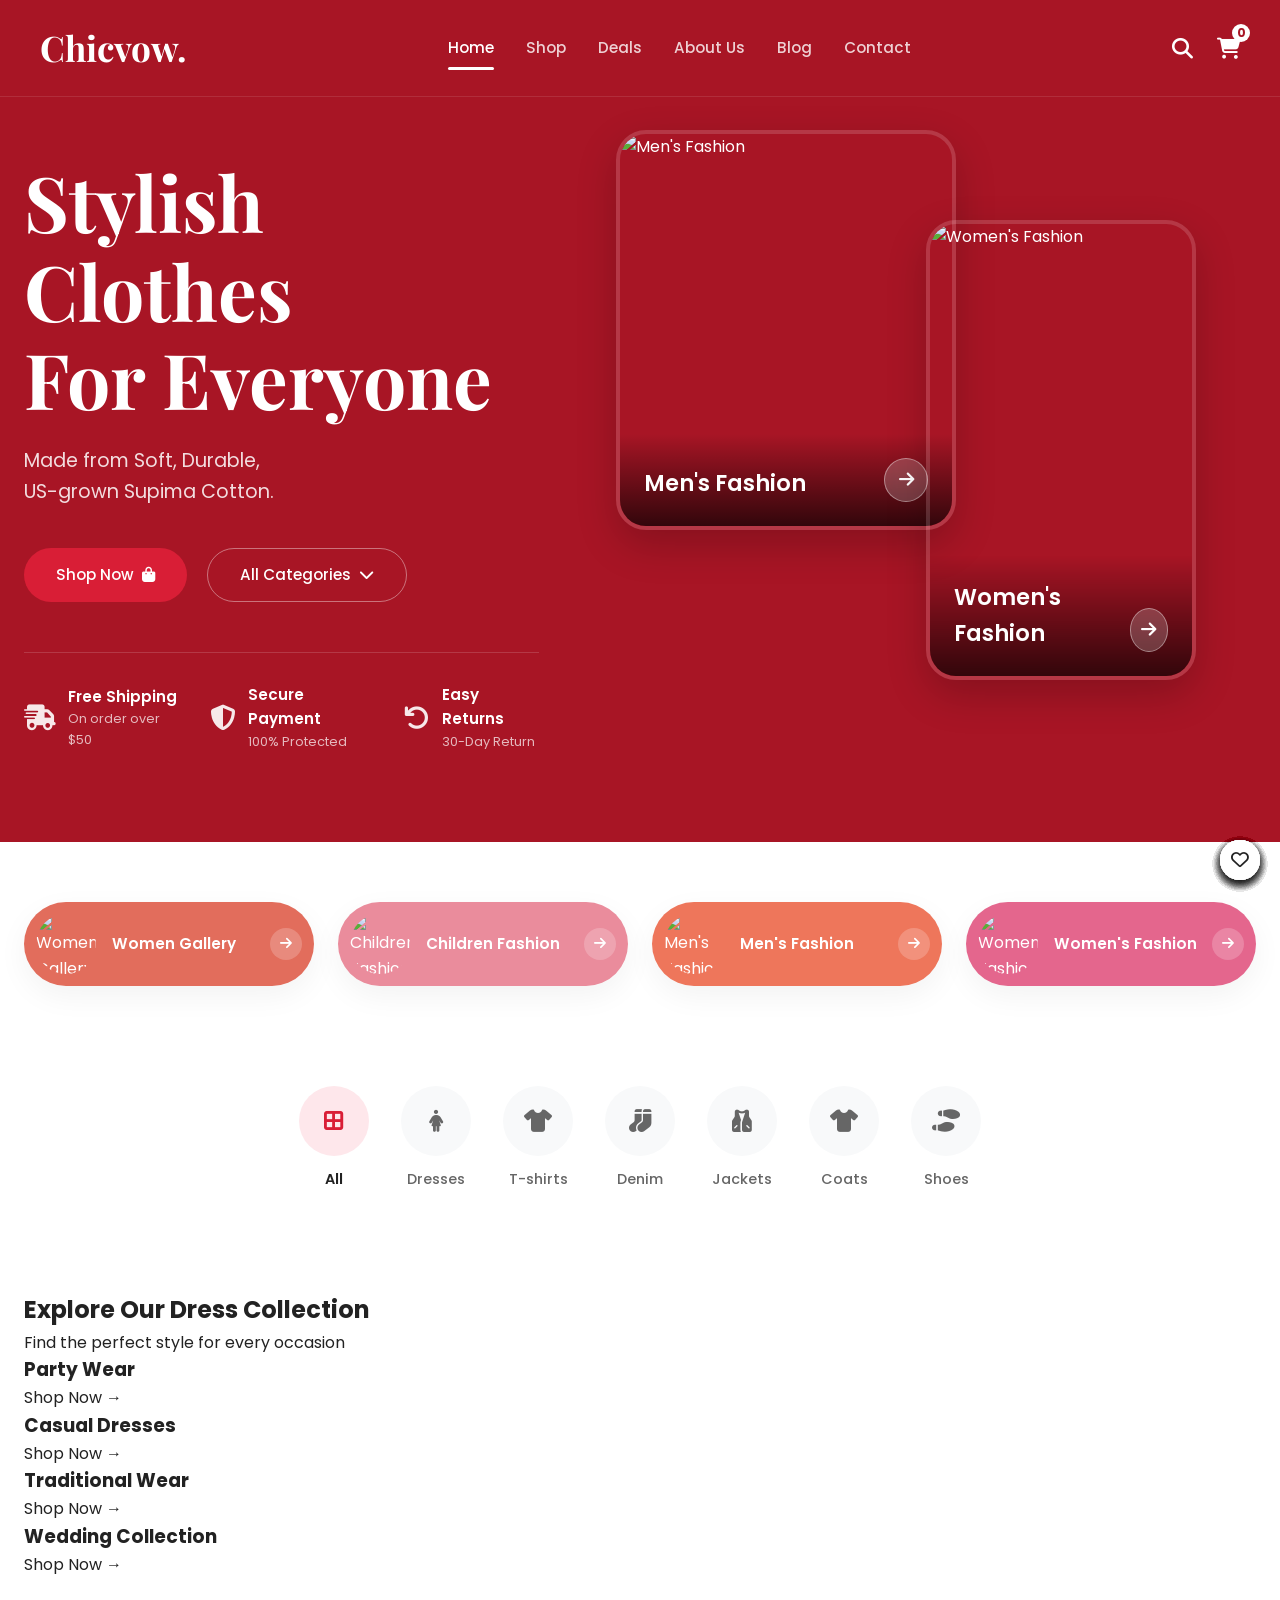
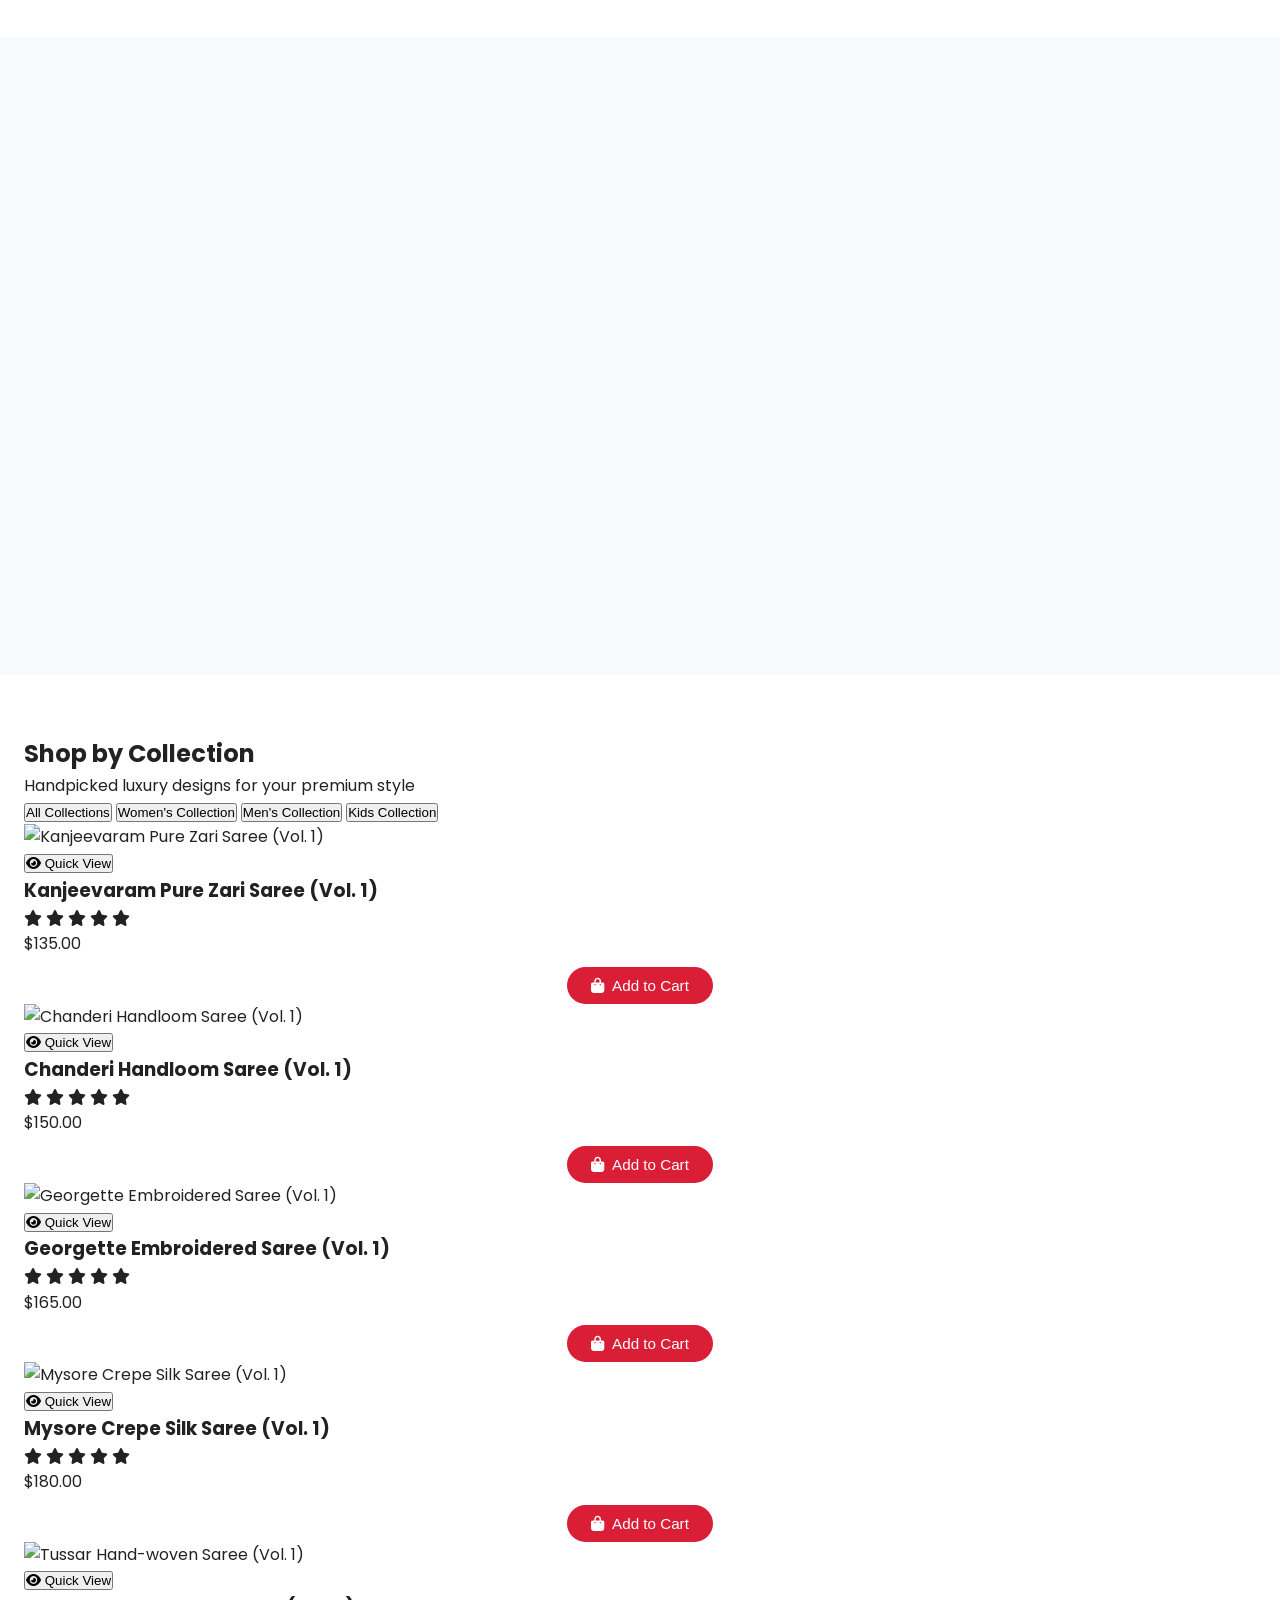
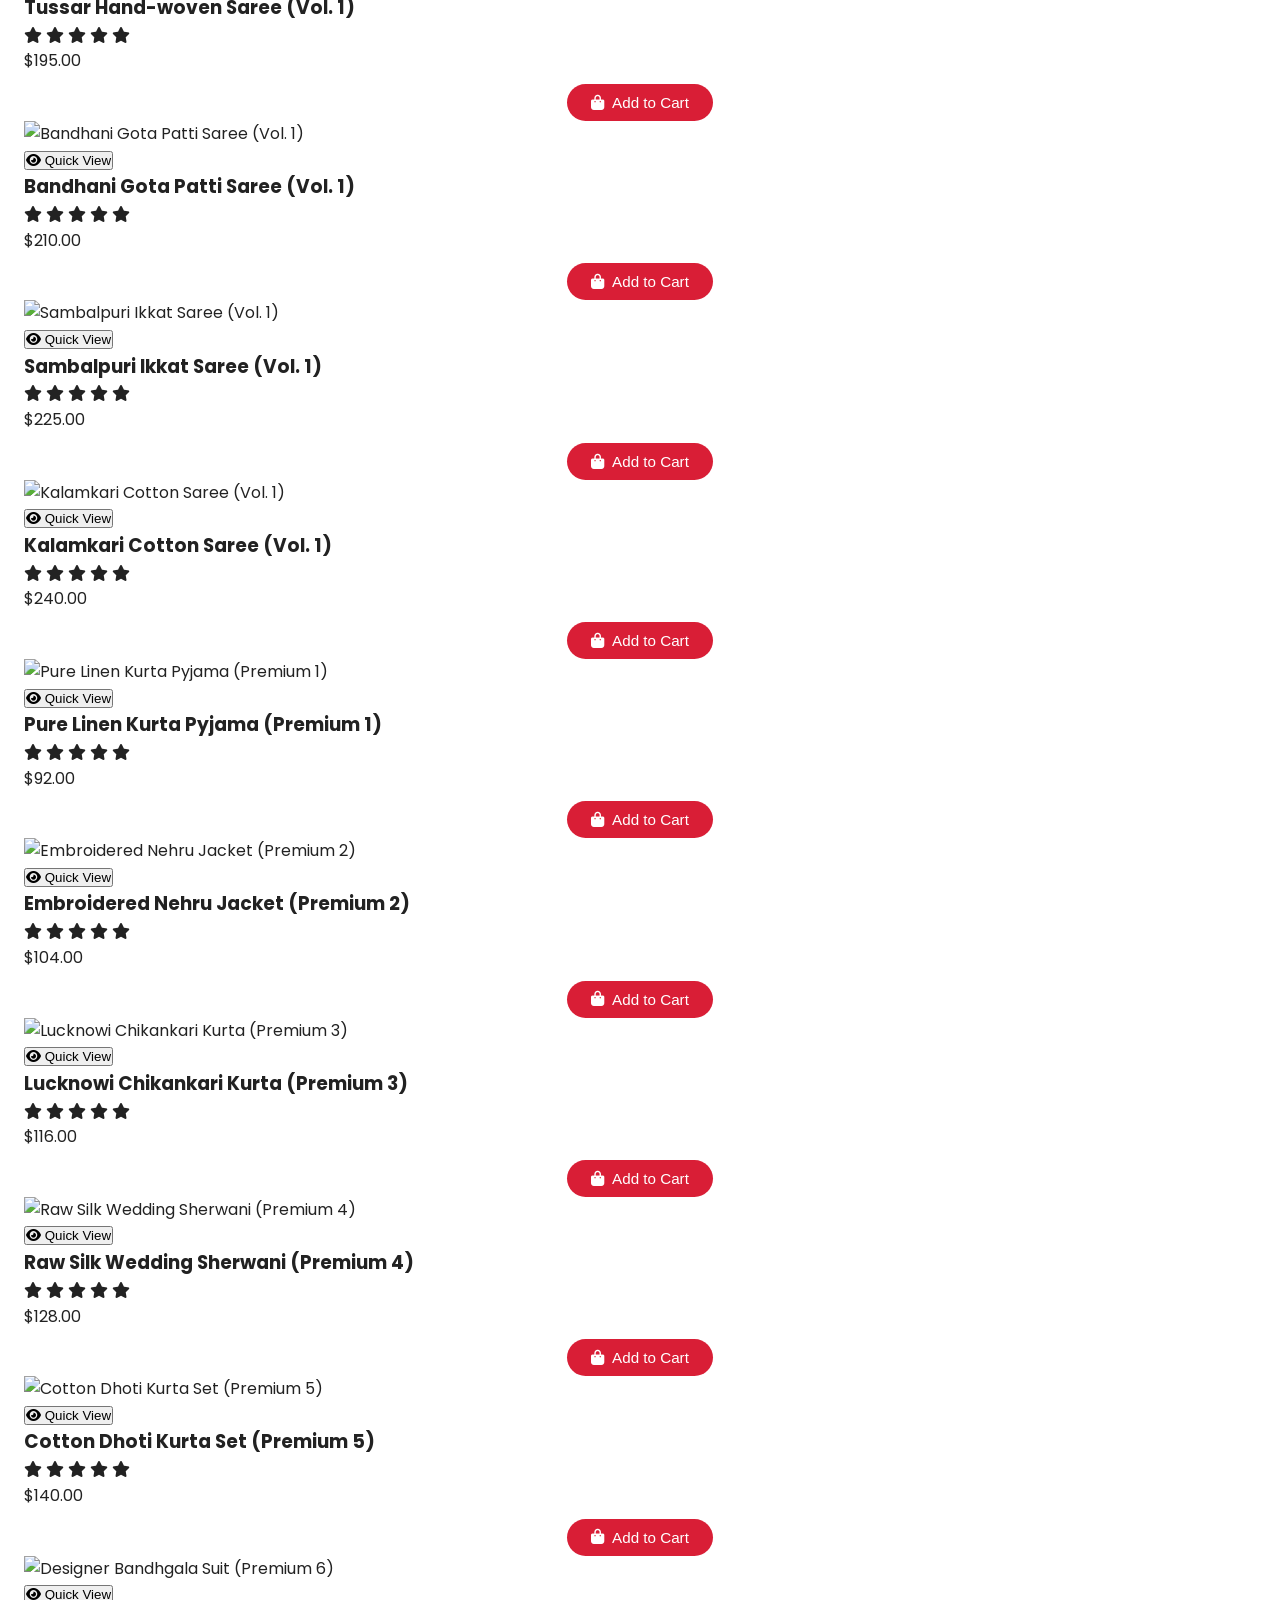
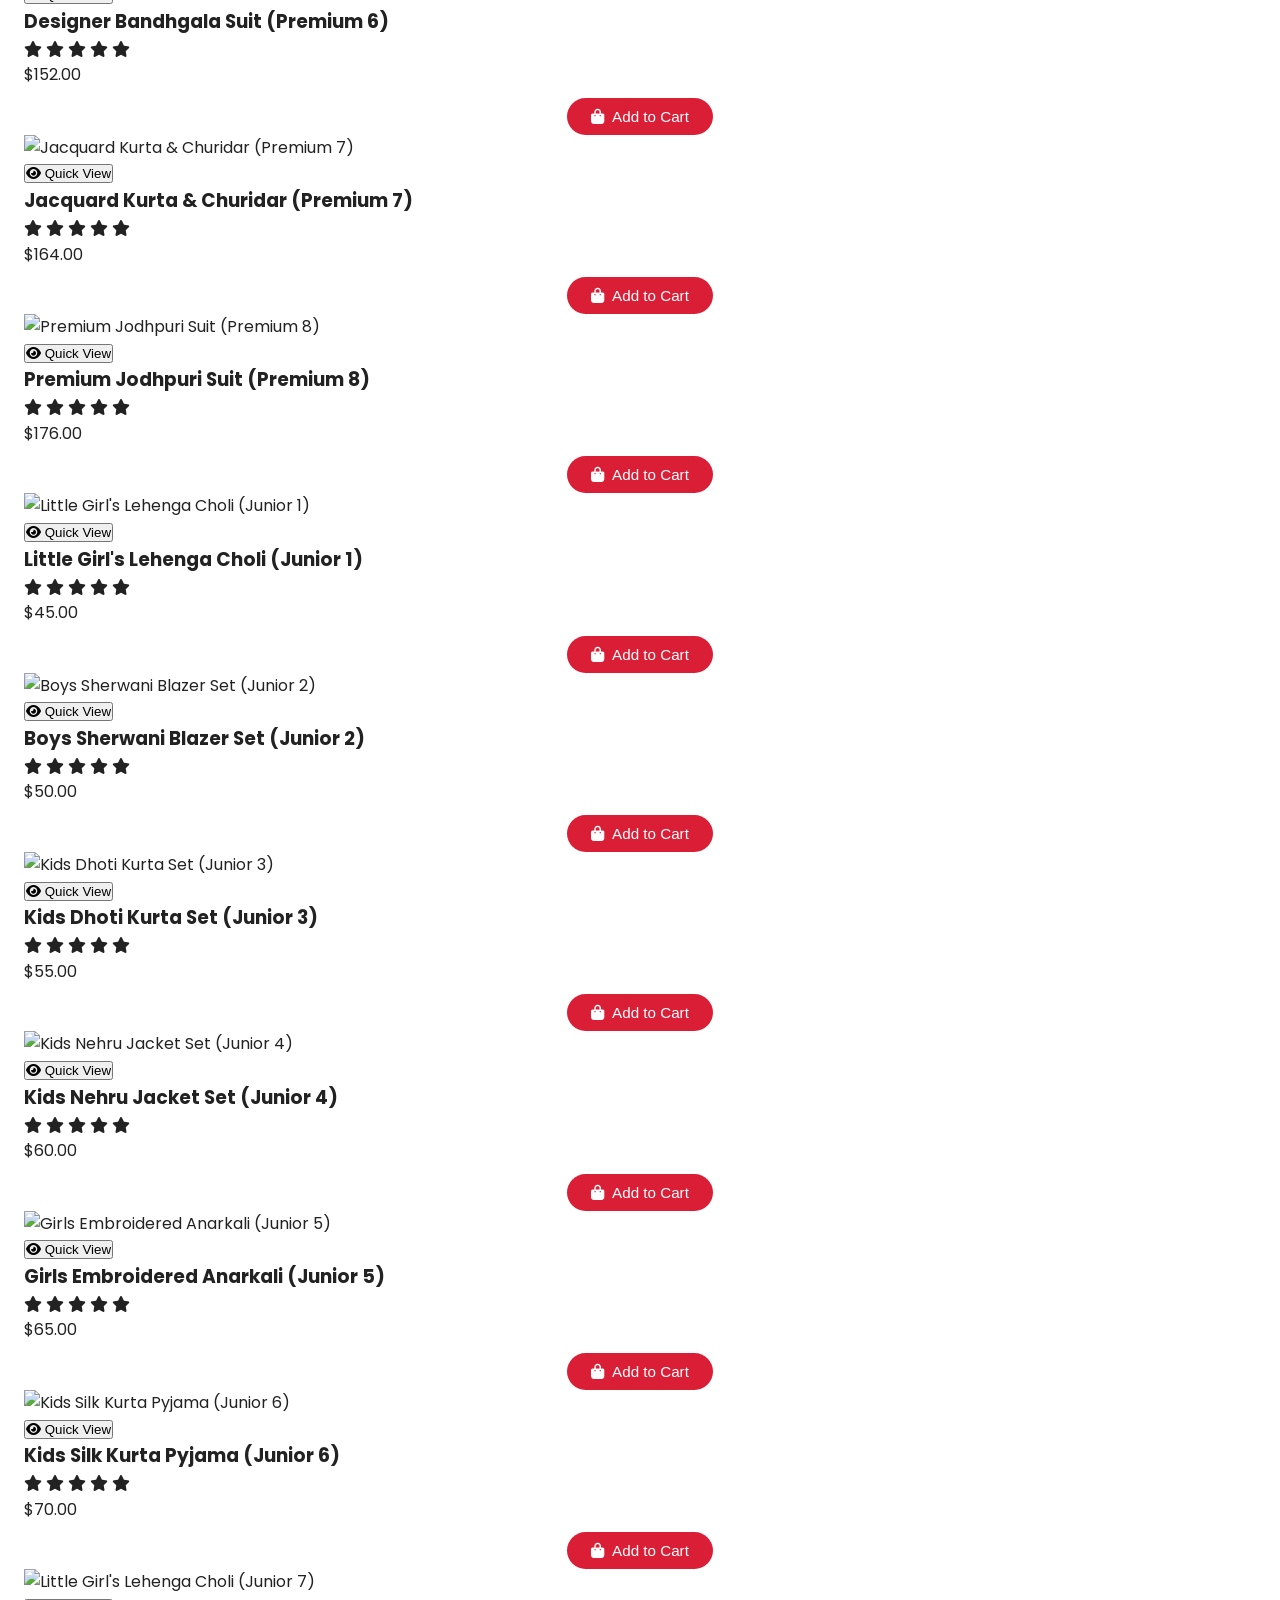
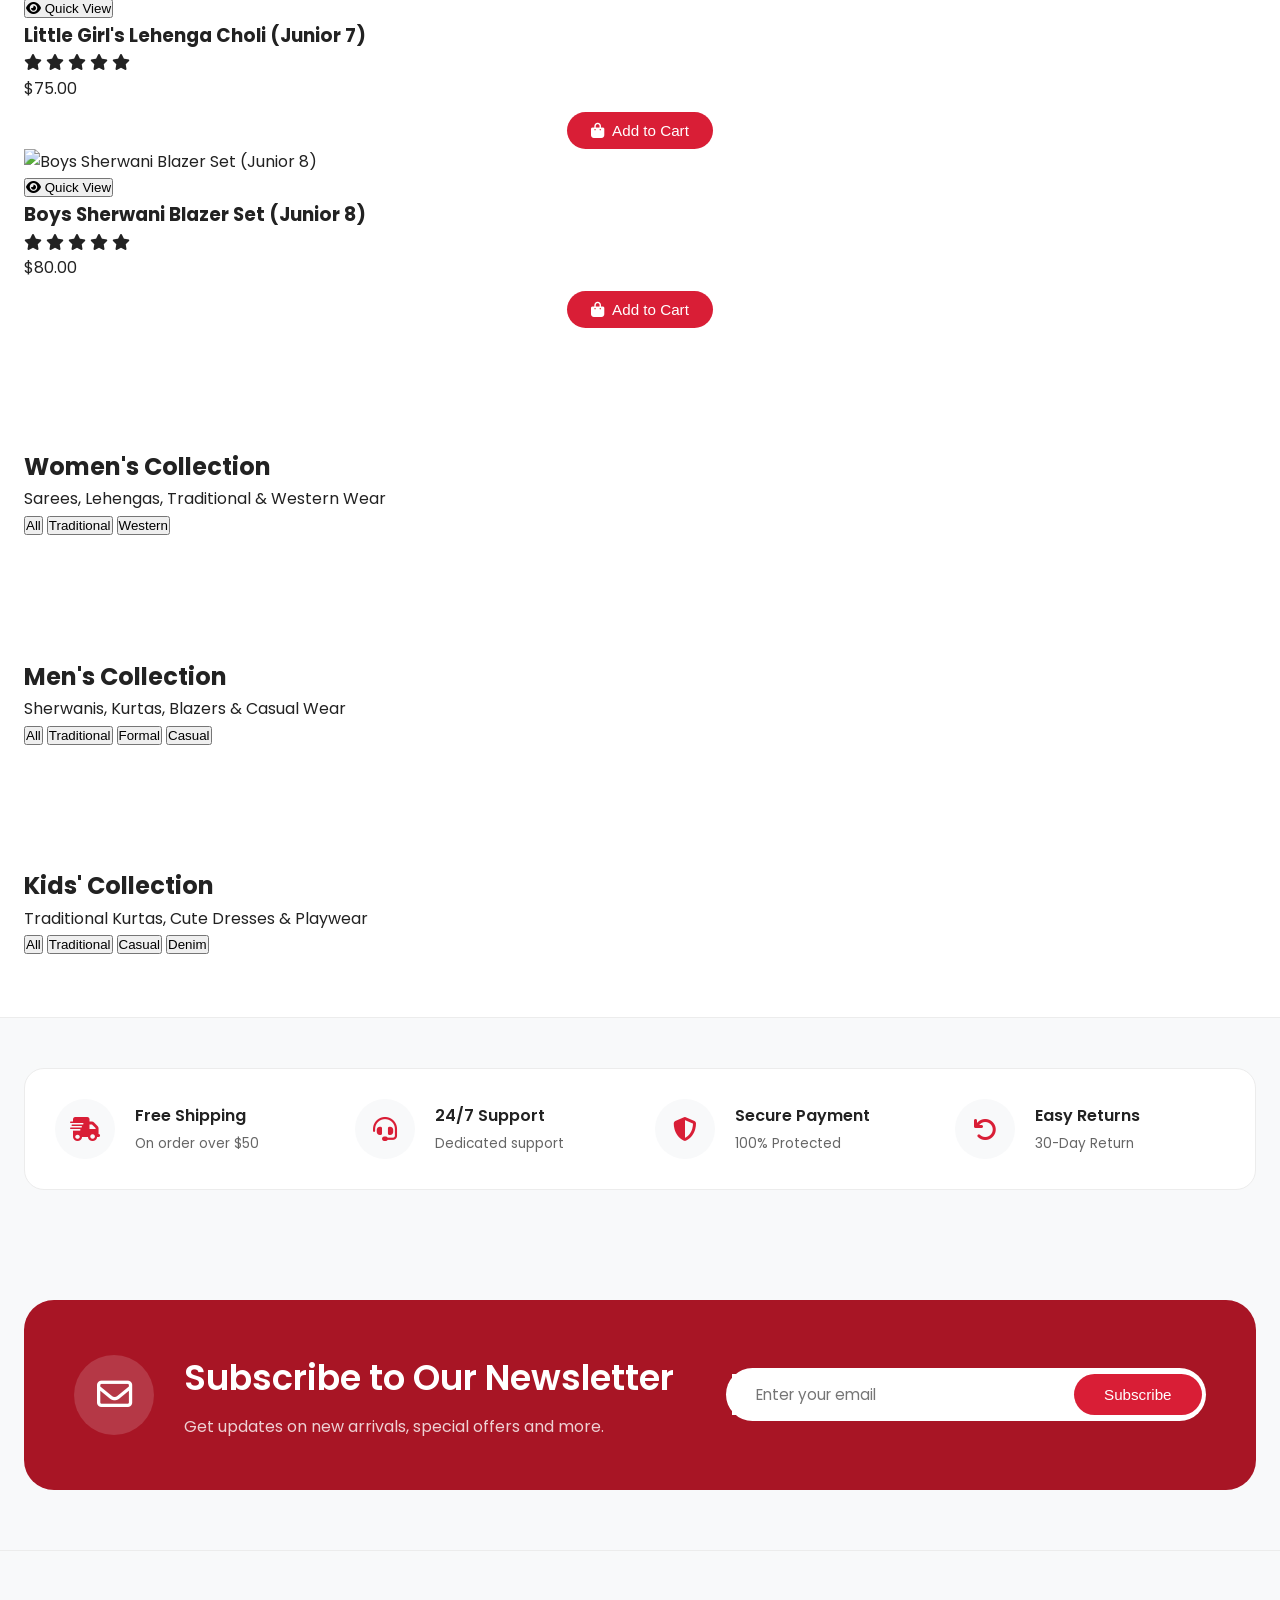
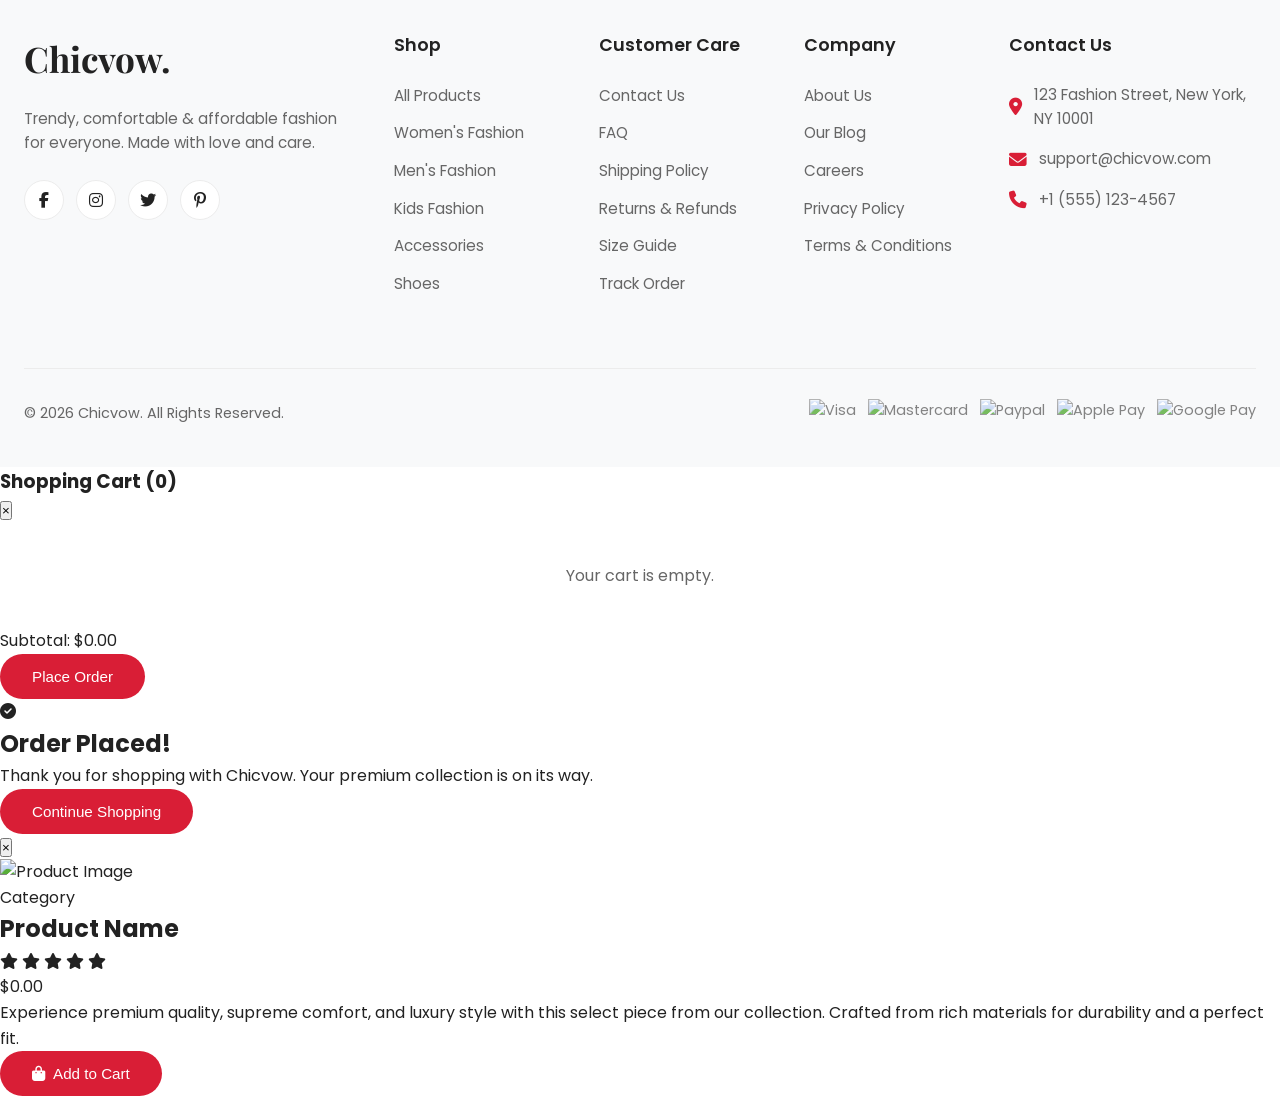
==== index.html @ 403cb0f1 "git changes" ====
<!DOCTYPE html>
<html lang="en">

<head>
    <meta charset="UTF-8">
    <meta name="viewport" content="width=device-width, initial-scale=1.0">
    <title>Chicvow. | Premium Fashion</title>
    <link rel="stylesheet" href="premium_styles.css">
    <link rel="preconnect" href="https://fonts.googleapis.com">
    <link rel="preconnect" href="https://fonts.gstatic.com" crossorigin>
    <link
        href="https://fonts.googleapis.com/css2?family=Playfair+Display:ital,wght@0,400..900;1,400..900&family=Poppins:wght@300;400;500;600;700&display=swap"
        rel="stylesheet">
    <link rel="stylesheet" href="https://cdnjs.cloudflare.com/ajax/libs/font-awesome/6.4.0/css/all.min.css">
</head>

<body>

    <!-- Header -->
    <header class="header">
        <div class="container header-content">
            <a href="#" class="logo">Chicvow.</a>
            <nav class="nav-links">
                <a href="#" class="active">Home</a>
                <a href="#">Shop</a>
                <a href="#">Deals</a>
                <a href="#">About Us</a>
                <a href="#">Blog</a>
                <a href="#">Contact</a>
            </nav>
            <div class="header-icons">
                <a href="#" class="icon-link"><i class="fa-solid fa-magnifying-glass"></i></a>
                <a href="#" class="icon-link cart-link">
                    <i class="fa-solid fa-cart-shopping"></i>
                    <span class="cart-badge">2</span>
                </a>
            </div>
        </div>
    </header>

    <!-- Hero Section -->
    <section class="hero">
        <div class="container hero-content">
            <div class="hero-text">
                <h1 class="hero-title">Stylish Clothes<br>For Everyone</h1>
                <p class="hero-subtitle">Made from Soft, Durable,<br>US-grown Supima Cotton.</p>
                <div class="hero-buttons">
                    <a href="#" class="btn btn-primary btn-pill">Shop Now <i class="fa-solid fa-bag-shopping"></i></a>
                    <a href="#" class="btn btn-outline btn-pill">All Categories <i
                            class="fa-solid fa-chevron-down"></i></a>
                </div>
                <div class="hero-benefits">
                    <div class="benefit-item">
                        <i class="fa-solid fa-truck-fast"></i>
                        <div>
                            <strong>Free Shipping</strong>
                            <span>On order over $50</span>
                        </div>
                    </div>
                    <div class="benefit-item">
                        <i class="fa-solid fa-shield-halved"></i>
                        <div>
                            <strong>Secure Payment</strong>
                            <span>100% Protected</span>
                        </div>
                    </div>
                    <div class="benefit-item">
                        <i class="fa-solid fa-arrow-rotate-left"></i>
                        <div>
                            <strong>Easy Returns</strong>
                            <span>30-Day Return</span>
                        </div>
                    </div>
                </div>
            </div>

            <div class="hero-visuals">
                <div class="hero-cards">
                    <div class="hero-card card-men">
                        <img src="https://images.unsplash.com/photo-1507679799987-c73779587ccf?w=400&q=80"
                            alt="Men's Fashion">
                        <div class="card-overlay">
                            <h3>Men's Fashion</h3>
                            <a href="#" class="card-arrow-btn"><i class="fa-solid fa-arrow-right"></i></a>
                        </div>
                    </div>
                    <div class="hero-card card-women">
                        <img src="https://cdn.corenexis.com/f/2nUb0oI1w8f.png"
                            alt="Women's Fashion">
                        <div class="card-overlay">
                            <h3>Women's Fashion</h3>
                            <a href="#" class="card-arrow-btn"><i class="fa-solid fa-arrow-right"></i></a>
                        </div>
                    </div>
                </div>
            </div>
        </div>
    </section>

    <!-- Pill-shaped Category Banners Section -->
    <section class="gallery-banners section-padding">
        <div class="container gallery-grid-pills">
            <a href="#trending" class="gallery-pill-card" data-category="women">
                <img src="https://images.unsplash.com/photo-1494790108377-be9c29b29330?w=200&q=80" alt="Women Gallery">
                <div class="pill-card-content">
                    <span>Women Gallery</span>
                    <div class="pill-arrow"><i class="fa-solid fa-arrow-right"></i></div>
                </div>
            </a>
            <a href="#trending" class="gallery-pill-card pill-card-pink" data-category="kids">
                <img src="https://images.unsplash.com/photo-1485546246426-74dc88dec4d9?w=200&q=80"
                    alt="Children Fashion">
                <div class="pill-card-content">
                    <span>Children Fashion</span>
                    <div class="pill-arrow"><i class="fa-solid fa-arrow-right"></i></div>
                </div>
            </a>
            <a href="#trending" class="gallery-pill-card pill-card-orange" data-category="men">
                <img src="https://images.unsplash.com/photo-1492562080023-ab3db95bfbce?w=200&q=80" alt="Men's Fashion">
                <div class="pill-card-content">
                    <span>Men's Fashion</span>
                    <div class="pill-arrow"><i class="fa-solid fa-arrow-right"></i></div>
                </div>
            </a>
            <a href="#trending" class="gallery-pill-card pill-card-pink2" data-category="women">
                <img src="https://images.unsplash.com/photo-1534528741775-53994a69daeb?w=200&q=80"
                    alt="Women's Fashion">
                <div class="pill-card-content">
                    <span>Women's Fashion</span>
                    <div class="pill-arrow"><i class="fa-solid fa-arrow-right"></i></div>
                </div>
            </a>
        </div>
    </section>

    <!-- Shop by Category (Icon Menu) -->
    <section class="icon-menu-section">
        <div class="container">
            <div class="icon-menu">
                <a href="#trending" class="icon-item active" data-filter="all">
                    <div class="icon-circle"><i class="fa-solid fa-border-all"></i></div>
                    <span>All</span>
                </a>
                <a href="#trending" class="icon-item" data-filter="dresses">
                    <div class="icon-circle"><i class="fa-solid fa-person-dress"></i></div>
                    <span>Dresses</span>
                </a>
                <a href="#trending" class="icon-item" data-filter="tshirts">
                    <div class="icon-circle"><i class="fa-solid fa-shirt"></i></div>
                    <span>T-shirts</span>
                </a>
                <a href="#trending" class="icon-item" data-filter="denim">
                    <div class="icon-circle"><i class="fa-solid fa-socks"></i></div>
                    <span>Denim</span>
                </a>
                <a href="#trending" class="icon-item" data-filter="jackets">
                    <div class="icon-circle"><i class="fa-solid fa-vest"></i></div>
                    <span>Jackets</span>
                </a>
                <a href="#trending" class="icon-item" data-filter="coats">
                    <div class="icon-circle"><i class="fa-solid fa-shirt"></i></div>
                    <span>Coats</span>
                </a>
                <a href="#trending" class="icon-item" data-filter="shoes">
                    <div class="icon-circle"><i class="fa-solid fa-shoe-prints"></i></div>
                    <span>Shoes</span>
                </a>
            </div>
        </div>
    </section>
<!-- Dress Collection -->
<section class="dress-collection section-padding">
    <div class="container">
        <div class="section-header">
            <h2>Explore Our Dress Collection</h2>
            <p>Find the perfect style for every occasion</p>
        </div>

        <div class="dress-grid">

            <div class="dress-card">
                <img src="https://images.unsplash.com/photo-1496747611176-843222e1e57c?w=500&q=80" alt="">
                <div class="dress-info">
                    <h3>Party Wear</h3>
                    <a href="#">Shop Now →</a>
                </div>
            </div>

            <div class="dress-card">
                <img src="https://images.unsplash.com/photo-1524504388940-b1c1722653e1?w=500&q=80" alt="">
                <div class="dress-info">
                    <h3>Casual Dresses</h3>
                    <a href="#">Shop Now →</a>
                </div>
            </div>

            <div class="dress-card">
                <img src="https://images.unsplash.com/photo-1515886657613-9f3515b0c78f?w=500&q=80" alt="">
                <div class="dress-info">
                    <h3>Traditional Wear</h3>
                    <a href="#">Shop Now →</a>
                </div>
            </div>

            <div class="dress-card">
                <img src="https://images.unsplash.com/photo-1483985988355-763728e1935b?w=500&q=80" alt="">
                <div class="dress-info">
                    <h3>Wedding Collection</h3>
                    <a href="#">Shop Now →</a>
                </div>
            </div>

        </div>
    </div>
</section>
    <!-- Trending Products -->
    <section id="trending" class="trending-products section-padding">
        <div class="container">
            <div id="product-grid" class="product-grid">
                <!-- Product 1 -->
                <div class="product-card" data-category="men" data-item="flannel">
                    <div class="product-image">
                        <img src="https://images.unsplash.com/photo-1598033129183-c4f50c736f10?w=500&q=80"
                            alt="Casual Checkered Flannel">
                        <button class="wishlist-btn"><i class="fa-regular fa-heart"></i></button>
                    </div>
                    <div class="product-info">
                        <h3 class="product-title">Casual Checkered Flannel</h3>
                        <div class="product-price">
                            <span class="current-price">$49.00</span>
                        </div>
                    </div>
                </div>

                <!-- Product 2 -->
                <div class="product-card product-card-hover-active" data-category="women" data-item="dresses">
                    <div class="product-image">
                        <img src="https://images.unsplash.com/photo-1595777457583-95e059d581b8?w=500&q=80"
                            alt="Short Party Dress">
                        <div class="badges">
                            <span class="badge badge-hot">Hot</span>
                            <span class="badge badge-new">New</span>
                        </div>
                        <button class="wishlist-btn"><i class="fa-regular fa-heart"></i></button>
                    </div>
                    <div class="product-info">
                        <h3 class="product-title">Short Party Dress</h3>
                        <div class="product-price">
                            <span class="current-price">$790.00</span>
                        </div>
                        <button class="btn btn-add-cart-red"><i class="fa-solid fa-bag-shopping"></i> Add to Cart</button>
                    </div>
                </div>

                <!-- Product 3 -->
                <div class="product-card" data-category="women" data-item="jackets">
                    <div class="product-image">
                        <img src="https://images.unsplash.com/photo-1618220179428-22790b461013?w=500&q=80"
                            alt="Women Blazer & Crop Top">
                        <button class="wishlist-btn"><i class="fa-regular fa-heart"></i></button>
                    </div>
                    <div class="product-info">
                        <h3 class="product-title">Women Blazer & Crop Top</h3>
                        <div class="product-price">
                            <span class="current-price">$85.00</span>
                        </div>
                    </div>
                </div>

                <!-- Product 4 -->
                <div class="product-card" data-category="women" data-item="dresses">
                    <div class="product-image">
                        <img src="https://images.unsplash.com/photo-1583391733956-3750e0ff4e8b?w=500&q=80"
                            alt="Summer Floral Skirt">
                        <button class="wishlist-btn"><i class="fa-regular fa-heart"></i></button>
                    </div>
                    <div class="product-info">
                        <h3 class="product-title">Summer Floral Skirt</h3>
                        <div class="product-price">
                            <span class="current-price">$59.00</span>
                        </div>
                    </div>
                </div>
            </div>
        </div>
    </section>

    <!-- Shop by Collection Section -->
    <section class="shop-by-collection section-padding">
        <div class="container">
            <div class="section-header text-center">
                <h2 class="section-title">Shop by Collection</h2>
                <p class="section-subtitle">Handpicked luxury designs for your premium style</p>
            </div>
            
            <div class="collection-tabs-container">
                <button class="collection-tab active" data-category="all">All Collections</button>
                <button class="collection-tab" data-category="women">Women's Collection</button>
                <button class="collection-tab" data-category="men">Men's Collection</button>
                <button class="collection-tab" data-category="kids">Kids Collection</button>
            </div>
            
            <div id="collections-grid" class="collections-grid">
                <!-- Dynamically populated by JavaScript -->
            </div>
        </div>
    </section>

    <!-- Women's Collection -->
    <section id="women-collection" class="collection-section section-padding">
        <div class="container">
            <div class="collection-header">
                <div>
                    <h2 class="section-title">Women's Collection</h2>
                    <p class="section-subtitle">Sarees, Lehengas, Traditional & Western Wear</p>
                </div>
                <div class="collection-tabs">
                    <button class="col-tab active" data-col="women" data-type="all">All</button>
                    <button class="col-tab" data-col="women" data-type="dresses">Traditional</button>
                    <button class="col-tab" data-col="women" data-type="jackets">Western</button>
                </div>
            </div>
            <div id="women-grid" class="product-grid"></div>
        </div>
    </section>

    <!-- Men's Collection -->
    <section id="men-collection" class="collection-section section-padding">
        <div class="container">
            <div class="collection-header">
                <div>
                    <h2 class="section-title">Men's Collection</h2>
                    <p class="section-subtitle">Sherwanis, Kurtas, Blazers & Casual Wear</p>
                </div>
                <div class="collection-tabs">
                    <button class="col-tab active" data-col="men" data-type="all">All</button>
                    <button class="col-tab" data-col="men" data-type="tshirts">Traditional</button>
                    <button class="col-tab" data-col="men" data-type="jackets">Formal</button>
                    <button class="col-tab" data-col="men" data-type="denim">Casual</button>
                </div>
            </div>
            <div id="men-grid" class="product-grid"></div>
        </div>
    </section>

    <!-- Kids' Collection -->
    <section id="kids-collection" class="collection-section section-padding">
        <div class="container">
            <div class="collection-header">
                <div>
                    <h2 class="section-title">Kids' Collection</h2>
                    <p class="section-subtitle">Traditional Kurtas, Cute Dresses & Playwear</p>
                </div>
                <div class="collection-tabs">
                    <button class="col-tab active" data-col="kids" data-type="all">All</button>
                    <button class="col-tab" data-col="kids" data-type="coats">Traditional</button>
                    <button class="col-tab" data-col="kids" data-type="tshirts">Casual</button>
                    <button class="col-tab" data-col="kids" data-type="denim">Denim</button>
                </div>
            </div>
            <div id="kids-grid" class="product-grid"></div>
        </div>
    </section>

    <!-- Horizontal Features Banner -->
    <section class="features-banner-section">
        <div class="container">
            <div class="features-banner-grid">
                <div class="feature-banner-item">
                    <div class="feature-icon-circle"><i class="fa-solid fa-truck-fast"></i></div>
                    <div class="feature-banner-text">
                        <h4>Free Shipping</h4>
                        <p>On order over $50</p>
                    </div>
                </div>
                <div class="feature-banner-item">
                    <div class="feature-icon-circle"><i class="fa-solid fa-headset"></i></div>
                    <div class="feature-banner-text">
                        <h4>24/7 Support</h4>
                        <p>Dedicated support</p>
                    </div>
                </div>
                <div class="feature-banner-item">
                    <div class="feature-icon-circle"><i class="fa-solid fa-shield-halved"></i></div>
                    <div class="feature-banner-text">
                        <h4>Secure Payment</h4>
                        <p>100% Protected</p>
                    </div>
                </div>
                <div class="feature-banner-item">
                    <div class="feature-icon-circle"><i class="fa-solid fa-arrow-rotate-left"></i></div>
                    <div class="feature-banner-text">
                        <h4>Easy Returns</h4>
                        <p>30-Day Return</p>
                    </div>
                </div>
            </div>
        </div>
    </section>

    <!-- Newsletter Section -->
    <section class="newsletter section-padding">
        <div class="container">
            <div class="newsletter-box">
                <div class="newsletter-icon-badge"><i class="fa-regular fa-envelope"></i></div>
                <div class="newsletter-content-text">
                    <h2>Subscribe to Our Newsletter</h2>
                    <p>Get updates on new arrivals, special offers and more.</p>
                </div>
                <form class="newsletter-form">
                    <input type="email" placeholder="Enter your email" required>
                    <button type="submit" class="btn btn-primary">Subscribe</button>
                </form>
            </div>
        </div>
    </section>

    <!-- Footer -->
    <footer class="footer">
        <div class="container">
            <div class="footer-grid">
                <div class="footer-brand">
                    <a href="#" class="logo">Chicvow.</a>
                    <p>Trendy, comfortable & affordable fashion for everyone. Made with love and care.</p>
                    <div class="social-icons">
                        <a href="#"><i class="fa-brands fa-facebook-f"></i></a>
                        <a href="#"><i class="fa-brands fa-instagram"></i></a>
                        <a href="#"><i class="fa-brands fa-twitter"></i></a>
                        <a href="#"><i class="fa-brands fa-pinterest-p"></i></a>
                    </div>
                </div>
                <div class="footer-links">
                    <h3>Shop</h3>
                    <ul>
                        <li><a href="#">All Products</a></li>
                        <li><a href="#">Women's Fashion</a></li>
                        <li><a href="#">Men's Fashion</a></li>
                        <li><a href="#">Kids Fashion</a></li>
                        <li><a href="#">Accessories</a></li>
                        <li><a href="#">Shoes</a></li>
                    </ul>
                </div>
                <div class="footer-links">
                    <h3>Customer Care</h3>
                    <ul>
                        <li><a href="#">Contact Us</a></li>
                        <li><a href="#">FAQ</a></li>
                        <li><a href="#">Shipping Policy</a></li>
                        <li><a href="#">Returns & Refunds</a></li>
                        <li><a href="#">Size Guide</a></li>
                        <li><a href="#">Track Order</a></li>
                    </ul>
                </div>
                <div class="footer-links">
                    <h3>Company</h3>
                    <ul>
                        <li><a href="#">About Us</a></li>
                        <li><a href="#">Our Blog</a></li>
                        <li><a href="#">Careers</a></li>
                        <li><a href="#">Privacy Policy</a></li>
                        <li><a href="#">Terms & Conditions</a></li>
                    </ul>
                </div>
                <div class="footer-contact">
                    <h3>Contact Us</h3>
                    <p><i class="fa-solid fa-location-dot"></i> 123 Fashion Street, New York, NY 10001</p>
                    <p><i class="fa-solid fa-envelope"></i> support@chicvow.com</p>
                    <p><i class="fa-solid fa-phone"></i> +1 (555) 123-4567</p>
                </div>
            </div>
            <div class="footer-bottom">
                <p>&copy; 2026 Chicvow. All Rights Reserved.</p>
                <div class="payment-icons">
                    <img src="https://img.icons8.com/color/48/000000/visa.png" alt="Visa">
                    <img src="https://img.icons8.com/color/48/000000/mastercard.png" alt="Mastercard">
                    <img src="https://img.icons8.com/color/48/000000/paypal.png" alt="Paypal">
                    <img src="https://img.icons8.com/color/48/000000/apple-pay.png" alt="Apple Pay">
                    <img src="https://img.icons8.com/color/48/000000/google-pay.png" alt="Google Pay">
                </div>
            </div>
    </footer>

    <!-- Shopping Cart Drawer -->
    <div id="cart-drawer" class="cart-drawer">
        <div class="cart-drawer-overlay"></div>
        <div class="cart-drawer-panel">
            <div class="cart-drawer-header">
                <h3>Shopping Cart (<span id="cart-drawer-count">0</span>)</h3>
                <button class="cart-close-btn">&times;</button>
            </div>
            <div id="cart-items-container" class="cart-items-container">
                <!-- Dynamically populated -->
            </div>
            <div class="cart-drawer-footer">
                <div class="cart-total-row">
                    <span>Subtotal:</span>
                    <span id="cart-subtotal">$0.00</span>
                </div>
                <button id="place-order-btn" class="btn btn-primary btn-block">Place Order</button>
            </div>
        </div>
    </div>

    <!-- Order Success Modal -->
    <div id="order-success-modal" class="modal-overlay">
        <div class="modal-content">
            <div class="success-icon"><i class="fa-solid fa-circle-check"></i></div>
            <h2>Order Placed!</h2>
            <p>Thank you for shopping with Chicvow. Your premium collection is on its way.</p>
            <button id="success-close-btn" class="btn btn-primary">Continue Shopping</button>
        </div>
    </div>

    <!-- Quick View Modal -->
    <div id="quick-view-modal" class="modal-overlay">
        <div class="modal-content quick-view-content">
            <button class="modal-close-btn qv-close-btn">&times;</button>
            <div class="quick-view-grid">
                <div class="quick-view-image">
                    <img id="qv-image" src="" alt="Product Image">
                </div>
                <div class="quick-view-details">
                    <span id="qv-badge" class="badge-category">Category</span>
                    <h2 id="qv-title">Product Name</h2>
                    <div class="product-rating qv-stars">
                        <i class="fa-solid fa-star"></i>
                        <i class="fa-solid fa-star"></i>
                        <i class="fa-solid fa-star"></i>
                        <i class="fa-solid fa-star"></i>
                        <i class="fa-solid fa-star"></i>
                    </div>
                    <div id="qv-price" class="current-price">$0.00</div>
                    <p id="qv-description">Experience premium quality, supreme comfort, and luxury style with this select piece from our collection. Crafted from rich materials for durability and a perfect fit.</p>
                    <button id="qv-add-cart-btn" class="btn btn-primary"><i class="fa-solid fa-bag-shopping"></i> Add to Cart</button>
                </div>
            </div>
        </div>
    </div>

    <script src="premium_script.js"></script>
</body>
</html>
---- premium_styles.css ----
:root {
    --primary-red: #D91E36;
    --dark-red: #A81525;
    --pink-gradient: linear-gradient(135deg, #FFE5E8 0%, #FFFFFF 100%);
    --bg-light: #F9F9F9;
    --text-main: #222222;
    --text-muted: #666666;
    --bg-white: #FFFFFF;
    --font-heading: 'Poppins', sans-serif;
    --font-body: 'Poppins', sans-serif;
    --radius-sm: 10px;
    --radius-md: 20px;
    --radius-lg: 30px;
    --shadow-soft: 0 10px 30px rgba(0, 0, 0, 0.05);
    --shadow-hover: 0 15px 40px rgba(217, 30, 54, 0.12);
    --transition: all 0.3s cubic-bezier(0.25, 0.8, 0.25, 1);
}

* {
    margin: 0;
    padding: 0;
    box-sizing: border-box;
}

body {
    font-family: var(--font-body);
    color: var(--text-main);
    background-color: var(--bg-white);
    line-height: 1.6;
    overflow-x: hidden;
}

img {
    max-width: 100%;
    height: auto;
    display: block;
}

a {
    text-decoration: none;
    color: inherit;
    transition: var(--transition);
}

ul {
    list-style: none;
}

.container {
    max-width: 1280px;
    margin: 0 auto;
    padding: 0 24px;
}

.section-padding {
    padding: 60px 0;
}

/* Buttons */
.btn {
    display: inline-block;
    padding: 14px 32px;
    border-radius: var(--radius-lg);
    font-weight: 500;
    font-size: 0.95rem;
    cursor: pointer;
    transition: var(--transition);
    border: none;
    text-align: center;
    display: inline-flex;
    align-items: center;
    gap: 8px;
}

.btn-primary {
    background-color: var(--primary-red);
    color: white;
}

.btn-primary:hover {
    background-color: var(--dark-red);
    transform: translateY(-2px);
}

.btn-outline {
    background-color: transparent;
    color: white;
    border: 1px solid rgba(255, 255, 255, 0.4);
}

.btn-outline:hover {
    background-color: rgba(255, 255, 255, 0.1);
    border-color: white;
}

.btn-pill {
    border-radius: 50px;
}

.btn-add-cart-red {
    background-color: var(--primary-red);
    color: white;
    border-radius: 50px;
    padding: 10px 24px;
    border: none;
    cursor: pointer;
    font-weight: 500;
    display: flex;
    align-items: center;
    gap: 8px;
    margin: 10px auto 0;
    transition: var(--transition);
}

.btn-add-cart-red:hover {
    background-color: var(--dark-red);
    transform: translateY(-1px);
}

/* Header */
.header {
    background-color: var(--dark-red);
    padding: 20px 0;
    position: sticky;
    top: 0;
    z-index: 1000;
    border-bottom: 1px solid rgba(255, 255, 255, 0.1);
}

.header .container {
    max-width: 100%;
    padding: 0 40px;
}

.header-content {
    display: flex;
    justify-content: space-between;
    align-items: center;
}

.logo {
    font-size: 2.2rem;
    font-weight: 700;
    color: white;
    font-family: 'Playfair Display', serif;
}

.nav-links {
    display: flex;
    gap: 32px;
}

.nav-links a {
    color: rgba(255, 255, 255, 0.8);
    font-size: 0.95rem;
    font-weight: 500;
    position: relative;
    padding: 4px 0;
}

.nav-links a:hover, .nav-links a.active {
    color: white;
}

.nav-links a.active::after {
    content: '';
    position: absolute;
    bottom: -6px;
    left: 0;
    width: 100%;
    height: 3px;
    background-color: white;
    border-radius: 2px;
}

.header-icons {
    display: flex;
    gap: 24px;
    align-items: center;
}

.icon-link {
    font-size: 1.3rem;
    color: white;
    position: relative;
}

.cart-badge {
    position: absolute;
    top: -8px;
    right: -10px;
    background-color: white;
    color: var(--dark-red);
    font-size: 0.75rem;
    font-weight: 700;
    width: 18px;
    height: 18px;
    border-radius: 50%;
    display: flex;
    justify-content: center;
    align-items: center;
}

/* Hero Section */
.hero {
    background-color: var(--dark-red);
    padding: 60px 0 90px;
    color: white;
    position: relative;
}

.hero-content {
    display: flex;
    align-items: center;
    justify-content: space-between;
    gap: 100px;
}

.hero-text {
    flex: 1;
    max-width: 550px;
}

.hero-title {
    font-size: 4.8rem;
    font-weight: 700;
    line-height: 1.15;
    margin-bottom: 24px;
    color: white;
    font-family: 'Playfair Display', serif;
}

.hero-subtitle {
    font-size: 1.2rem;
    color: rgba(255, 255, 255, 0.85);
    margin-bottom: 40px;
    font-weight: 400;
}

.hero-buttons {
    display: flex;
    gap: 20px;
    margin-bottom: 50px;
}

.hero-benefits {
    display: flex;
    gap: 30px;
    border-top: 1px solid rgba(255, 255, 255, 0.15);
    padding-top: 30px;
}

.benefit-item {
    display: flex;
    align-items: center;
    gap: 12px;
}

.benefit-item i {
    font-size: 1.6rem;
    color: rgba(255, 255, 255, 0.9);
}

.benefit-item div {
    display: flex;
    flex-direction: column;
}

.benefit-item strong {
    font-size: 0.95rem;
    font-weight: 600;
}

.benefit-item span {
    font-size: 0.8rem;
    color: rgba(255, 255, 255, 0.7);
}

/* Hero Cards on the Right */
.hero-visuals {
    flex: 1.2;
    position: relative;
    height: 550px;
}

.hero-cards {
    position: relative;
    width: 100%;
    height: 100%;
    display: flex;
    justify-content: flex-end;
    align-items: center;
}

.hero-card {
    position: absolute;
    border-radius: var(--radius-lg);
    overflow: hidden;
    box-shadow: 0 15px 40px rgba(0,0,0,0.2);
    border: 4px solid rgba(255, 255, 255, 0.15);
    transition: var(--transition);
}

.hero-card img {
    width: 100%;
    height: 100%;
    object-fit: cover;
    
    animation: slideUpFade 2s ease-out forwards;
}

@keyframes slideUpFade {
    0% {
        opacity: 0;
        transform: translateY(20px);
    }
    100% {
        opacity: 1;
        transform: translateY(0);
    }
}

.hero-card .card-overlay {
    position: absolute;
    bottom: 0;
    left: 0;
    width: 100%;
    padding: 24px;
    background: linear-gradient(to top, rgba(0,0,0,0.7), transparent);
    color: white;
    display: flex;
    justify-content: space-between;
    align-items: flex-end;
}

.hero-card h3 {
    color: white;
    font-size: 1.4rem;
    font-weight: 600;
    font-family: var(--font-body);
}

.card-arrow-btn {
    width: 44px;
    height: 44px;
    background-color: rgba(255, 255, 255, 0.2);
    backdrop-filter: blur(5px);
    border: 1px solid rgba(255, 255, 255, 0.4);
    border-radius: 50%;
    display: flex;
    justify-content: center;
    align-items: center;
    color: white;
    font-size: 1.1rem;
}

.card-men {
    width: 340px;
    height: 400px;
    z-index: 1;
    right: 300px;
    bottom: 200px;
}

.card-women {
    width: 270px;
    height: 460px;
    z-index: 3;
    right: 60px;
    top: 40px;
}

.card-kids {
    width: 230px;
    height: 360px;
    z-index: 2;
    right: 0;
    bottom: 60px;
}

/* Floating Popups */
.floating-popup {
    position: absolute;
    background: rgba(255, 255, 255, 0.85);
    backdrop-filter: blur(10px);
    -webkit-backdrop-filter: blur(10px);
    border: 1px solid rgba(255, 255, 255, 0.5);
    padding: 12px 20px;
    border-radius: var(--radius-md);
    box-shadow: 0 10px 25px rgba(0,0,0,0.1);
    z-index: 10;
    font-size: 0.85rem;
    font-weight: 500;
    color: var(--text-main);
    display: flex;
    align-items: center;
    gap: 10px;
    animation: float 4s ease-in-out infinite;
}

@keyframes float {
    0% { transform: translateY(0px); }
    50% { transform: translateY(-8px); }
    100% { transform: translateY(0px); }
}

.popup-1 {
    top: 30px;
    left: 40px;
    animation-delay: 0s;
}

.popup-1 .stars {
    color: #FFB800;
}

.popup-2 {
    bottom: 120px;
    left: 0;
    animation-delay: 1s;
}

.popup-2 i {
    color: var(--primary-red);
}

.popup-3 {
    top: 180px;
    right: -40px;
    flex-direction: column;
    align-items: flex-start;
    gap: 2px;
    animation-delay: 2s;
}

.popup-title {
    color: var(--primary-red);
    font-weight: 700;
}

.popup-4 {
    bottom: 20px;
    right: 210px;
    animation-delay: 1.5s;
}

.popup-4 i {
    color: #FFB800;
}

/* Pill-shaped Category Banners */
.gallery-grid-pills {
    display: grid;
    grid-template-columns: repeat(4, 1fr);
    gap: 24px;
}

.gallery-pill-card {
    display: flex;
    align-items: center;
    padding: 12px;
    background-color: #E26D5C;
    border-radius: 100px;
    color: white;
    position: relative;
    overflow: hidden;
    box-shadow: var(--shadow-soft);
}

.gallery-pill-card img {
    width: 60px;
    height: 60px;
    border-radius: 50%;
    object-fit: cover;
    margin-right: 16px;
}

.pill-card-content {
    display: flex;
    align-items: center;
    justify-content: space-between;
    width: calc(100% - 76px);
}

.pill-card-content span {
    font-weight: 600;
    font-size: 0.95rem;
}

.pill-arrow {
    width: 32px;
    height: 32px;
    background-color: rgba(255, 255, 255, 0.2);
    border-radius: 50%;
    display: flex;
    justify-content: center;
    align-items: center;
    color: white;
    font-size: 0.85rem;
}

.pill-card-pink {
    background-color: #EA8C9C;
}

.pill-card-orange {
    background-color: #EE765B;
}

.pill-card-pink2 {
    background-color: #E4668D;
}

.gallery-pill-card:hover {
    transform: scale(1.03);
}

/* Icon Menu Section */
.icon-menu-section {
    padding: 40px 0;
    background-color: var(--bg-white);
}

.icon-menu {
    display: flex;
    justify-content: center;
    gap: 32px;
    flex-wrap: wrap;
}

.icon-item {
    display: flex;
    flex-direction: column;
    align-items: center;
    gap: 12px;
}

.icon-circle {
    width: 70px;
    height: 70px;
    border-radius: 50%;
    background-color: #F8F9FA;
    display: flex;
    justify-content: center;
    align-items: center;
    font-size: 1.4rem;
    color: var(--text-muted);
    transition: var(--transition);
}

.icon-item.active .icon-circle, .icon-item:hover .icon-circle {
    background-color: #FEE7EB;
    color: var(--primary-red);
}

.icon-item span {
    font-size: 0.9rem;
    font-weight: 500;
    color: var(--text-muted);
}

.icon-item.active span, .icon-item:hover span {
    color: var(--text-main);
    font-weight: 600;
}

/* Trending Products */
.trending-products {
    background-color: #F8F9FA;
}

.product-grid {
    display: grid;
    grid-template-columns: repeat(4, 1fr);
    gap: 30px;
}

.product-card {
    background-color: var(--bg-white);
    border-radius: var(--radius-md);
    overflow: hidden;
    position: relative;
    transition: var(--transition);
    border: 1px solid #ECECEC;
    animation: cardPopUp 0.6s cubic-bezier(0.16, 1, 0.3, 1) forwards;
    opacity: 0;
}

.product-card-hover-active, .product-card:hover {
    border-color: var(--primary-red);
    box-shadow: var(--shadow-hover);
    transform: translateY(-5px);
}

.product-image {
    position: relative;
    height: 340px;
    overflow: hidden;
}

.product-image img {
    width: 100%;
    height: 100%;
    object-fit: cover;
}

.wishlist-btn {
    position: absolute;
    bottom: 20px;
    right: 20px;
    width: 40px;
    height: 40px;
    border-radius: 50%;
    background: white;
    border: none;
    box-shadow: 0 4px 10px rgba(0,0,0,0.1);
    display: flex;
    justify-content: center;
    align-items: center;
    font-size: 1.1rem;
    color: var(--text-main);
    cursor: pointer;
    z-index: 5;
    transition: var(--transition);
}

.wishlist-btn:hover {
    background-color: var(--primary-red);
    color: white;
}

.badges {
    position: absolute;
    top: 20px;
    left: 20px;
    display: flex;
    flex-direction: column;
    gap: 8px;
}

.badge {
    padding: 6px 14px;
    border-radius: 50px;
    font-size: 0.75rem;
    font-weight: 600;
    color: white;
    text-transform: uppercase;
}

.badge-hot {
    background-color: var(--primary-red);
}

.badge-new {
    background-color: #2D6A4F;
}

.product-info {
    padding: 20px;
    text-align: left;
}

.product-title {
    font-size: 1rem;
    font-weight: 500;
    color: var(--text-main);
    margin-bottom: 8px;
    font-family: var(--font-body);
}

.product-price {
    font-size: 1.15rem;
    font-weight: 700;
    color: var(--primary-red);
}

/* Horizontal Features Banner */
.features-banner-section {
    padding: 50px 0;
    background-color: #F8F9FA;
    border-top: 1px solid #ECECEC;
}

.features-banner-grid {
    display: grid;
    grid-template-columns: repeat(4, 1fr);
    gap: 30px;
    background-color: var(--bg-white);
    border-radius: var(--radius-md);
    padding: 30px;
    border: 1px solid #ECECEC;
}

.feature-banner-item {
    display: flex;
    align-items: center;
    gap: 20px;
}

.feature-icon-circle {
    width: 60px;
    height: 60px;
    border-radius: 50%;
    background-color: #F8F9FA;
    display: flex;
    justify-content: center;
    align-items: center;
    font-size: 1.5rem;
    color: var(--primary-red);
}

.feature-banner-text h4 {
    font-size: 1rem;
    font-weight: 600;
    color: var(--text-main);
    margin-bottom: 4px;
}

.feature-banner-text p {
    font-size: 0.85rem;
    color: var(--text-muted);
}

/* Newsletter */
.newsletter {
    background-color: #F8F9FA;
}

.newsletter-box {
    background-color: var(--dark-red);
    border-radius: var(--radius-lg);
    padding: 50px;
    display: flex;
    align-items: center;
    justify-content: space-between;
    gap: 30px;
    color: white;
}

.newsletter-icon-badge {
    width: 80px;
    height: 80px;
    border-radius: 50%;
    background-color: rgba(255, 255, 255, 0.15);
    display: flex;
    justify-content: center;
    align-items: center;
    font-size: 2.2rem;
    color: white;
}

.newsletter-content-text {
    flex: 1;
}

.newsletter-content-text h2 {
    font-size: 2.2rem;
    font-weight: 600;
    color: white;
    margin-bottom: 8px;
    font-family: var(--font-heading);
}

.newsletter-content-text p {
    font-size: 1rem;
    color: rgba(255, 255, 255, 0.8);
}

.newsletter-form {
    display: flex;
    background-color: white;
    border-radius: 50px;
    padding: 6px;
    width: 480px;
}

.newsletter-form input {
    flex: 1;
    border: none;
    outline: none;
    padding: 0 24px;
    font-size: 0.95rem;
    font-family: var(--font-body);
}

.newsletter-form .btn {
    padding: 12px 30px;
}

/* Footer */
.footer {
    background-color: #F8F9FA;
    padding: 80px 0 40px;
    border-top: 1px solid #ECECEC;
}

.footer-grid {
    display: grid;
    grid-template-columns: 2fr 1fr 1fr 1fr 1.5fr;
    gap: 40px;
    margin-bottom: 60px;
}

.footer-brand .logo {
    color: var(--text-main);
    margin-bottom: 20px;
    display: inline-block;
}

.footer-brand p {
    color: var(--text-muted);
    font-size: 0.95rem;
    margin-bottom: 24px;
}

.social-icons {
    display: flex;
    gap: 12px;
}

.social-icons a {
    width: 40px;
    height: 40px;
    border-radius: 50%;
    background-color: white;
    border: 1px solid #ECECEC;
    display: flex;
    justify-content: center;
    align-items: center;
    color: var(--text-main);
}

.social-icons a:hover {
    background-color: var(--primary-red);
    color: white;
    border-color: var(--primary-red);
    transform: translateY(-3px);
}

.footer-links h3, .footer-contact h3 {
    font-size: 1.1rem;
    font-weight: 600;
    color: var(--text-main);
    margin-bottom: 24px;
}

.footer-links ul li {
    margin-bottom: 12px;
}

.footer-links ul li a {
    font-size: 0.95rem;
    color: var(--text-muted);
}

.footer-links ul li a:hover {
    color: var(--primary-red);
}

.footer-contact p {
    font-size: 0.95rem;
    color: var(--text-muted);
    margin-bottom: 16px;
    display: flex;
    align-items: center;
    gap: 12px;
}

.footer-contact p i {
    color: var(--primary-red);
    font-size: 1.1rem;
}

.footer-bottom {
    display: flex;
    justify-content: space-between;
    align-items: center;
    border-top: 1px solid #ECECEC;
    padding-top: 30px;
    color: var(--text-muted);
    font-size: 0.9rem;
}

.payment-icons {
    display: flex;
    gap: 12px;
    align-items: center;
}

.payment-icons img {
    height: 28px;
    opacity: 0.8;
}

/* Responsive */
@media (max-width: 1200px) {
    .product-grid {
        grid-template-columns: repeat(3, 1fr);
    }
    .gallery-grid-pills {
        grid-template-columns: repeat(2, 1fr);
    }
    .footer-grid {
        grid-template-columns: 2fr 1fr 1fr 1fr;
    }
}

@media (max-width: 992px) {
    .hero-content {
        flex-direction: column;
    }
    .hero-text {
        text-align: center;
        max-width: 100%;
    }
    .hero-buttons {
        justify-content: center;
    }
    .hero-benefits {
        justify-content: center;
    }
    .hero-visuals {
        width: 100%;
        margin-top: 40px;
    }
    .newsletter-box {
        flex-direction: column;
        text-align: center;
    }
    .newsletter-form {
        width: 100%;
    }
    .features-banner-grid {
        grid-template-columns: repeat(2, 1fr);
    }
}

@media (max-width: 768px) {
    .nav-links {
        display: none;
    }
    .product-grid {
        grid-template-columns: repeat(2, 1fr);
    }
    .footer-grid {
        grid-template-columns: 1fr 1fr;
    }
    .footer-bottom {
        flex-direction: column;
        gap: 20px;
        text-align: center;
    }
}

@media (max-width: 576px) {
    .hero-title {
        font-size: 3rem;
    }
    .gallery-grid-pills {
        grid-template-columns: 1fr;
    }
    .product-grid {
        grid-template-columns: 1fr;
    }
    .features-banner-grid {
        grid-template-columns: 1fr;
    }
    .footer-grid {
        grid-template-columns: 1fr;
    }
    .card-men, .card-kids {
        display: none;
    }
    .card-women {
        right: 50%;
        transform: translateX(50%);
    .popup-4 {
        display: none;
    }
}

/* Hero Container Override for corner-left alignment */
.hero .container {
    max-width: 100%;
    padding: 0 40px;
}

/* Cart Drawer Styling */
.cart-drawer {
    position: fixed;
    top: 0;
    left: 0;
    width: 100%;
    height: 100%;
    z-index: 2000;
    visibility: hidden;
    transition: all 0.4s ease;
}

.cart-drawer.active {
    visibility: visible;
}

.cart-drawer-overlay {
    position: absolute;
    top: 0;
    left: 0;
    width: 100%;
    height: 100%;
    background-color: rgba(0, 0, 0, 0.4);
    backdrop-filter: blur(4px);
    opacity: 0;
    transition: opacity 0.4s ease;
}

.cart-drawer.active .cart-drawer-overlay {
    opacity: 1;
}

.cart-drawer-panel {
    position: absolute;
    top: 0;
    right: -450px;
    width: 450px;
    height: 100%;
    background-color: var(--bg-white);
    box-shadow: -10px 0 30px rgba(0, 0, 0, 0.15);
    display: flex;
    flex-direction: column;
    transition: right 0.4s cubic-bezier(0.25, 0.8, 0.25, 1);
    z-index: 2;
}

.cart-drawer.active .cart-drawer-panel {
    right: 0;
}

@media (max-width: 576px) {
    .cart-drawer-panel {
        width: 100%;
        right: -100%;
    }
}

.cart-drawer-header {
    padding: 24px;
    border-bottom: 1px solid #ECECEC;
    display: flex;
    justify-content: space-between;
    align-items: center;
}

.cart-drawer-header h3 {
    font-size: 1.25rem;
    font-weight: 600;
    font-family: var(--font-body);
}

.cart-close-btn {
    background: none;
    border: none;
    font-size: 2rem;
    cursor: pointer;
    line-height: 1;
    color: var(--text-main);
}

.cart-items-container {
    flex: 1;
    overflow-y: auto;
    padding: 24px;
    display: flex;
    flex-direction: column;
    gap: 20px;
}

.cart-item-row {
    display: flex;
    align-items: center;
    gap: 16px;
    padding-bottom: 16px;
    border-bottom: 1px solid #F3F3F3;
}

.cart-item-row img {
    width: 70px;
    height: 70px;
    border-radius: var(--radius-sm);
    object-fit: cover;
}

.cart-item-details {
    flex: 1;
}

.cart-item-details h4 {
    font-size: 0.95rem;
    font-weight: 500;
    margin-bottom: 4px;
    font-family: var(--font-body);
}

.cart-item-price {
    font-weight: 600;
    color: var(--primary-red);
}

.cart-item-remove {
    background: none;
    border: none;
    color: var(--text-muted);
    font-size: 1.1rem;
    cursor: pointer;
    transition: var(--transition);
}

.cart-item-remove:hover {
    color: var(--primary-red);
}

.cart-drawer-footer {
    padding: 24px;
    border-top: 1px solid #ECECEC;
    background-color: #F8F9FA;
}

.cart-total-row {
    display: flex;
    justify-content: space-between;
    font-size: 1.1rem;
    font-weight: 600;
    margin-bottom: 20px;
}

.cart-total-row #cart-subtotal {
    color: var(--primary-red);
}

.btn-block {
    width: 100%;
    justify-content: center;
}

/* Modal Styling */
.modal-overlay {
    position: fixed;
    top: 0;
    left: 0;
    width: 100%;
    height: 100%;
    background-color: rgba(0, 0, 0, 0.5);
    backdrop-filter: blur(5px);
    z-index: 3000;
    display: flex;
    justify-content: center;
    align-items: center;
    visibility: hidden;
    opacity: 0;
    transition: all 0.3s ease;
}

.modal-overlay.active {
    visibility: visible;
    opacity: 1;
}

.modal-content {
    background-color: var(--bg-white);
    padding: 40px;
    border-radius: var(--radius-md);
    text-align: center;
    max-width: 500px;
    width: 90%;
    box-shadow: 0 20px 50px rgba(0, 0, 0, 0.2);
    transform: scale(0.85);
    transition: transform 0.3s ease;
}

.modal-overlay.active .modal-content {
    transform: scale(1);
}

.success-icon {
    font-size: 4rem;
    color: #2D6A4F;
    margin-bottom: 20px;
}

.modal-content h2 {
    font-size: 1.75rem;
    margin-bottom: 12px;
}

.modal-content p {
    color: var(--text-muted);
    margin-bottom: 30px;
}

/* Reviews Section Styling */
.reviews {
    background-color: var(--bg-white);
}
.reviews-grid {
    display: grid;
    grid-template-columns: repeat(auto-fit, minmax(300px, 1fr));
    gap: 30px;
}
.review-card {
    background-color: #F8F9FA;
    padding: 30px;
    border-radius: var(--radius-md);
    box-shadow: var(--shadow-soft);
    border: 1px solid #ECECEC;
    transition: var(--transition);
}
.review-card:hover {
    transform: translateY(-5px);
    box-shadow: var(--shadow-hover);
    border-color: var(--primary-red);
}
.review-header {
    display: flex;
    align-items: center;
    gap: 16px;
    margin-bottom: 16px;
}
.customer-img {
    width: 60px;
    height: 60px;
    border-radius: 50%;
    object-fit: cover;
}
.customer-info h4 {
    font-size: 1.05rem;
    font-weight: 600;
}
.customer-info .stars {
    color: #FFB800;
    font-size: 0.95rem;
}
.review-text {
    font-style: italic;
    color: var(--text-muted);
    font-size: 0.95rem;
}

/* Popup and Card animations */
@keyframes cardPopUp {
    0% {
        opacity: 0;
        transform: translateY(30px) scale(0.95);
    }
    100% {
        opacity: 1;
        transform: translateY(0) scale(1);
    }
}

@keyframes popInBounce {
    0% {
        opacity: 0;
        transform: scale(0.6) translateY(20px);
    }
    70% {
        transform: scale(1.05) translateY(-5px);
    }
    100% {
        opacity: 1;
        transform: scale(1) translateY(0);
    }
}

.floating-popup {
    animation: popInBounce 0.8s cubic-bezier(0.34, 1.56, 0.64, 1) forwards;
    opacity: 0;
}

.popup-1 { animation-delay: 0.3s; }
.popup-2 { animation-delay: 0.5s; }
.popup-3 { animation-delay: 0.7s; }
.popup-4 { animation-delay: 0.9s; }

/* Shop by Collection Section Styles */
.shop-by-collection {
    background: linear-gradient(to bottom, #FFFFFF, #FFF5F6);
    border-top: 1px solid #ECECEC;
    border-bottom: 1px solid #ECECEC;
}

.collection-tabs-container {
    display: flex;
    justify-content: center;
    gap: 16px;
    margin-bottom: 40px;
    flex-wrap: wrap;
}

.collection-tab {
    padding: 12px 28px;
    border-radius: 50px;
    font-size: 0.95rem;
    font-weight: 500;
    font-family: var(--font-body);
    background-color: var(--bg-white);
    color: var(--text-muted);
    border: 1px solid #ECECEC;
    cursor: pointer;
    transition: all 0.3s cubic-bezier(0.25, 0.8, 0.25, 1);
    box-shadow: 0 4px 10px rgba(0,0,0,0.02);
}

.collection-tab:hover, .collection-tab.active {
    color: white;
    background-color: var(--primary-red);
    border-color: var(--primary-red);
    box-shadow: 0 8px 20px rgba(217, 30, 54, 0.25);
    transform: translateY(-2px);
}

.collections-grid {
    display: grid;
    grid-template-columns: repeat(4, 1fr);
    gap: 30px;
}

/* Collection Card Premium Styling */
.collection-card {
    background-color: var(--bg-white);
    border-radius: 20px;
    overflow: hidden;
    position: relative;
    transition: all 0.4s cubic-bezier(0.16, 1, 0.3, 1);
    border: 1px solid #ECECEC;
    display: flex;
    flex-direction: column;
    height: 100%;
    animation: cardPopUp 0.6s cubic-bezier(0.16, 1, 0.3, 1) forwards;
    opacity: 0;
}

.collection-card:hover {
    border-color: var(--primary-red);
    box-shadow: 0 20px 40px rgba(0,0,0,0.08);
    transform: translateY(-8px);
}

.collection-card-image {
    position: relative;
    height: 360px;
    overflow: hidden;
}

.collection-card-image img {
    width: 100%;
    height: 100%;
    object-fit: cover;
    transition: transform 0.6s cubic-bezier(0.25, 0.8, 0.25, 1);
}

.collection-card:hover .collection-card-image img {
    transform: scale(1.08);
}

/* Quick View Overlay Button */
.quick-view-overlay-btn {
    position: absolute;
    top: 50%;
    left: 50%;
    transform: translate(-50%, -20px);
    opacity: 0;
    visibility: hidden;
    background: rgba(255, 255, 255, 0.95);
    backdrop-filter: blur(5px);
    -webkit-backdrop-filter: blur(5px);
    color: var(--text-main);
    padding: 12px 24px;
    border-radius: 50px;
    font-size: 0.85rem;
    font-weight: 600;
    border: 1px solid rgba(255, 255, 255, 0.4);
    box-shadow: 0 10px 25px rgba(0, 0, 0, 0.12);
    transition: all 0.3s cubic-bezier(0.25, 0.8, 0.25, 1);
    cursor: pointer;
    z-index: 6;
    display: flex;
    align-items: center;
    gap: 8px;
}

.collection-card:hover .quick-view-overlay-btn {
    opacity: 1;
    visibility: visible;
    transform: translate(-50%, -50%);
}

.quick-view-overlay-btn:hover {
    background-color: var(--primary-red);
    color: white;
    border-color: var(--primary-red);
}

.collection-card .wishlist-btn {
    bottom: 20px;
    right: 20px;
    z-index: 7;
}

.collection-card .badges {
    z-index: 7;
}

.collection-card-info {
    padding: 24px;
    display: flex;
    flex-direction: column;
    flex: 1;
    justify-content: space-between;
}

.collection-card-title {
    font-size: 1.05rem;
    font-weight: 600;
    color: var(--text-main);
    margin-bottom: 8px;
    font-family: var(--font-body);
    line-height: 1.4;
}

.collection-card-meta {
    display: flex;
    flex-direction: column;
    gap: 8px;
    margin-bottom: 16px;
}

.collection-card-stars {
    color: #FFB800;
    font-size: 0.85rem;
}

.collection-card-price {
    font-size: 1.2rem;
    font-weight: 700;
    color: var(--primary-red);
}

.collection-card .btn-add-cart-red {
    margin-top: auto;
    width: 100%;
}

/* Quick View Modal Custom Styles */
.quick-view-content {
    max-width: 850px;
    width: 90%;
    padding: 40px;
    border-radius: 20px;
    position: relative;
    background-color: var(--bg-white);
}

.qv-close-btn {
    position: absolute;
    top: 20px;
    right: 20px;
    background: none;
    border: none;
    font-size: 2.2rem;
    cursor: pointer;
    line-height: 1;
    color: var(--text-muted);
    transition: var(--transition);
}

.qv-close-btn:hover {
    color: var(--primary-red);
}

.quick-view-grid {
    display: grid;
    grid-template-columns: 1.1fr 1fr;
    gap: 40px;
    text-align: left;
}

.quick-view-image {
    width: 100%;
    height: 420px;
    overflow: hidden;
    border-radius: 12px;
    border: 1px solid #ECECEC;
}

.quick-view-image img {
    width: 100%;
    height: 100%;
    object-fit: cover;
}

.quick-view-details {
    display: flex;
    flex-direction: column;
    justify-content: center;
}

.badge-category {
    align-self: flex-start;
    padding: 6px 14px;
    border-radius: 50px;
    background-color: #FEE7EB;
    color: var(--primary-red);
    font-size: 0.75rem;
    font-weight: 600;
    text-transform: uppercase;
    margin-bottom: 16px;
    letter-spacing: 0.5px;
}

.quick-view-details h2 {
    font-size: 2rem;
    font-family: var(--font-heading);
    color: var(--text-main);
    margin-bottom: 12px;
    line-height: 1.25;
}

.qv-stars {
    color: #FFB800;
    font-size: 0.95rem;
    margin-bottom: 16px;
}

.quick-view-details .current-price {
    font-size: 1.75rem;
    font-weight: 700;
    color: var(--primary-red);
    margin-bottom: 20px;
}

.quick-view-details p {
    color: var(--text-muted);
    font-size: 0.95rem;
    line-height: 1.6;
    margin-bottom: 30px;
}

.quick-view-details .btn-primary {
    align-self: flex-start;
    padding: 14px 36px;
    font-size: 1rem;
}

/* Responsive Grid columns */
@media (max-width: 1200px) {
    .collections-grid {
        grid-template-columns: repeat(3, 1fr);
    }
}

@media (max-width: 768px) {
    .collections-grid {
        grid-template-columns: repeat(2, 1fr);
        gap: 20px;
    }
    
    .quick-view-grid {
        grid-template-columns: 1fr;
        gap: 24px;
    }
    
    .quick-view-image {
        height: 300px;
    }
    
    .quick-view-content {
        padding: 30px 24px 24px;
        width: 95%;
        max-height: 90vh;
        overflow-y: auto;
    }
}

@media (max-width: 480px) {
    .collections-grid {
        grid-template-columns: repeat(2, 1fr);
        gap: 12px;
    }
    
    .collection-card-image {
        height: 220px;
    }
    
    .collection-card-info {
        padding: 12px;
    }
    
    .collection-card-title {
        font-size: 0.9rem;
    }
    
    .collection-card-price {
        font-size: 1rem;
    }
    
    .collection-tab {
        padding: 10px 20px;
        font-size: 0.85rem;
    }
}

/* Dress Collection Section Styles */
.dress-collection {
    background-color: var(--bg-white);
}

.section-header {
    text-align: center;
    margin-bottom: 50px;
}

.section-header h2 {
    font-size: 2.6rem;
    font-weight: 700;
    font-family: var(--font-heading);
    color: var(--text-main);
    margin-bottom: 12px;
}

.section-header p {
    font-size: 1.1rem;
    color: var(--text-muted);
    font-family: var(--font-body);
}

.dress-grid {
    display: grid;
    grid-template-columns: repeat(4, 1fr);
    gap: 24px;
}

.dress-card {
    position: relative;
    border-radius: 20px;
    overflow: hidden;
    height: 480px;
    box-shadow: var(--shadow-soft);
    transition: all 0.4s cubic-bezier(0.25, 0.8, 0.25, 1);
}

.dress-card img {
    width: 100%;
    height: 100%;
    object-fit: cover;
    transition: transform 0.6s cubic-bezier(0.25, 0.8, 0.25, 1);
}

.dress-card::after {
    content: '';
    position: absolute;
    bottom: 0;
    left: 0;
    width: 100%;
    height: 60%;
    background: linear-gradient(to top, rgba(0, 0, 0, 0.75), transparent);
    z-index: 1;
}

.dress-info {
    position: absolute;
    bottom: 30px;
    left: 30px;
    right: 30px;
    z-index: 2;
    color: white;
}

.dress-info h3 {
    font-size: 1.5rem;
    font-weight: 600;
    font-family: var(--font-heading);
    color: white;
    margin-bottom: 8px;
}

.dress-info a {
    font-size: 0.9rem;
    font-weight: 500;
    color: rgba(255, 255, 255, 0.9);
    display: inline-block;
    border-bottom: 1.5px solid rgba(255, 255, 255, 0.5);
    padding-bottom: 2px;
}

.dress-card:hover {
    transform: translateY(-8px);
    box-shadow: 0 20px 45px rgba(0, 0, 0, 0.15);
}

.dress-card:hover img {
    transform: scale(1.08);
}

.dress-card:hover .dress-info a {
    color: white;
    border-color: white;
}

/* Responsive Overrides for Dress Grid */
@media (max-width: 1200px) {
    .dress-card {
        height: 400px;
    }
}

@media (max-width: 992px) {
    .dress-grid {
        grid-template-columns: repeat(2, 1fr);
        gap: 20px;
    }
    .dress-card {
        height: 380px;
    }
    .section-header h2 {
        font-size: 2.2rem;
    }
}

@media (max-width: 480px) {
    .dress-grid {
        grid-template-columns: 1fr;
        gap: 16px;
    }
    .dress-card {
        height: 320px;
    }
    .dress-info {
        bottom: 20px;
        left: 20px;
        right: 20px;
    }
    .dress-info h3 {
        font-size: 1.3rem;
    }
}
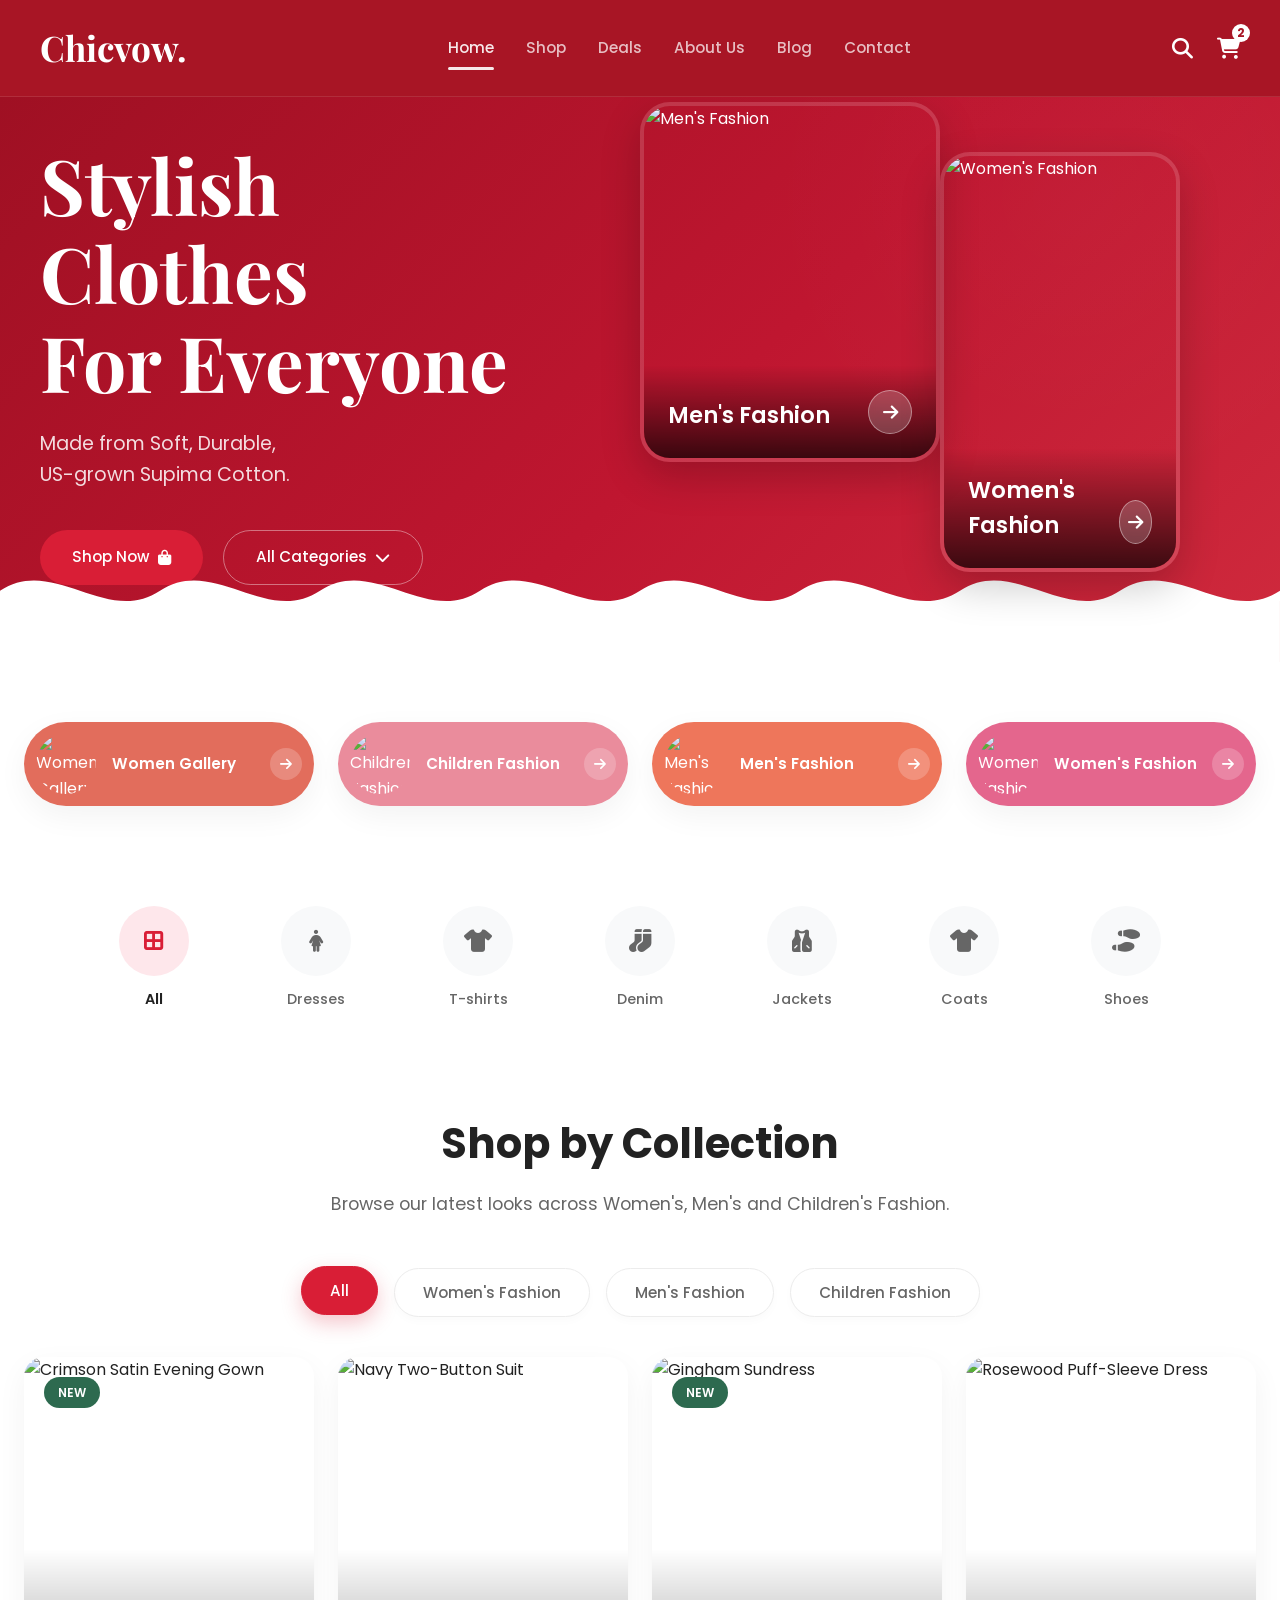
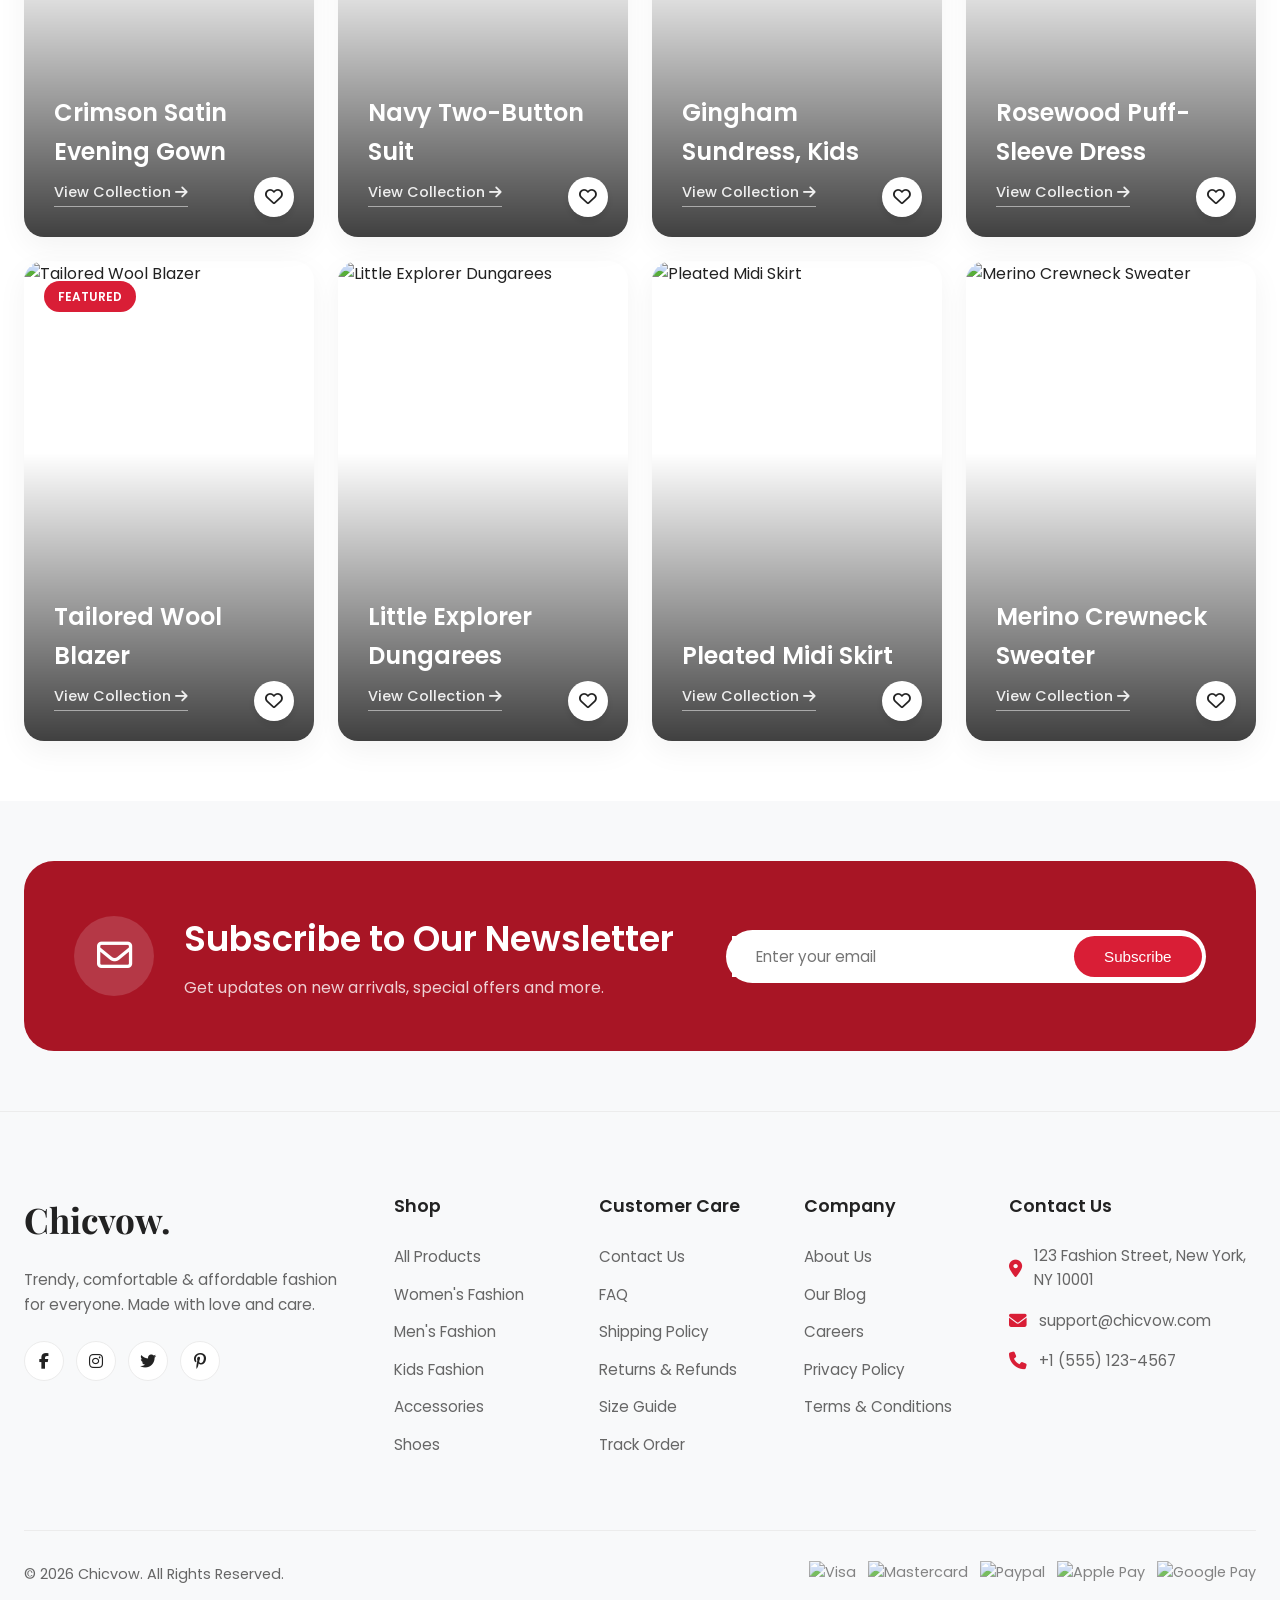
==== commit 6a7e2212: "git commit" ====
--- a/index.html
+++ b/index.html
@@ -49,29 +49,7 @@
                     <a href="#" class="btn btn-outline btn-pill">All Categories <i
                             class="fa-solid fa-chevron-down"></i></a>
                 </div>
-                <div class="hero-benefits">
-                    <div class="benefit-item">
-                        <i class="fa-solid fa-truck-fast"></i>
-                        <div>
-                            <strong>Free Shipping</strong>
-                            <span>On order over $50</span>
-                        </div>
-                    </div>
-                    <div class="benefit-item">
-                        <i class="fa-solid fa-shield-halved"></i>
-                        <div>
-                            <strong>Secure Payment</strong>
-                            <span>100% Protected</span>
-                        </div>
-                    </div>
-                    <div class="benefit-item">
-                        <i class="fa-solid fa-arrow-rotate-left"></i>
-                        <div>
-                            <strong>Easy Returns</strong>
-                            <span>30-Day Return</span>
-                        </div>
-                    </div>
-                </div>
+                
             </div>
 
             <div class="hero-visuals">
@@ -85,8 +63,7 @@
                         </div>
                     </div>
                     <div class="hero-card card-women">
-                        <img src="https://cdn.corenexis.com/f/2nUb0oI1w8f.png"
-                            alt="Women's Fashion">
+                        <img src="https://cdn.corenexis.com/f/2nUb0oI1w8f.png" alt="Women's Fashion">
                         <div class="card-overlay">
                             <h3>Women's Fashion</h3>
                             <a href="#" class="card-arrow-btn"><i class="fa-solid fa-arrow-right"></i></a>
@@ -96,6 +73,8 @@
             </div>
         </div>
     </section>
+    
+
 
     <!-- Pill-shaped Category Banners Section -->
     <section class="gallery-banners section-padding">
@@ -168,236 +147,101 @@
             </div>
         </div>
     </section>
-<!-- Dress Collection -->
-<section class="dress-collection section-padding">
-    <div class="container">
-        <div class="section-header">
-            <h2>Explore Our Dress Collection</h2>
-            <p>Find the perfect style for every occasion</p>
-        </div>
-
-        <div class="dress-grid">
-
-            <div class="dress-card">
-                <img src="https://images.unsplash.com/photo-1496747611176-843222e1e57c?w=500&q=80" alt="">
-                <div class="dress-info">
-                    <h3>Party Wear</h3>
-                    <a href="#">Shop Now →</a>
-                </div>
-            </div>
-
-            <div class="dress-card">
-                <img src="https://images.unsplash.com/photo-1524504388940-b1c1722653e1?w=500&q=80" alt="">
-                <div class="dress-info">
-                    <h3>Casual Dresses</h3>
-                    <a href="#">Shop Now →</a>
-                </div>
-            </div>
-
-            <div class="dress-card">
-                <img src="https://images.unsplash.com/photo-1515886657613-9f3515b0c78f?w=500&q=80" alt="">
-                <div class="dress-info">
-                    <h3>Traditional Wear</h3>
-                    <a href="#">Shop Now →</a>
-                </div>
-            </div>
-
-            <div class="dress-card">
-                <img src="https://images.unsplash.com/photo-1483985988355-763728e1935b?w=500&q=80" alt="">
-                <div class="dress-info">
-                    <h3>Wedding Collection</h3>
-                    <a href="#">Shop Now →</a>
-                </div>
-            </div>
-
-        </div>
-    </div>
-</section>
-    <!-- Trending Products -->
-    <section id="trending" class="trending-products section-padding">
+     <!-- Shop by Collection: category tabs + dress showcase -->
+    <section class="dress-collection section-padding" id="collections">
         <div class="container">
-            <div id="product-grid" class="product-grid">
-                <!-- Product 1 -->
-                <div class="product-card" data-category="men" data-item="flannel">
-                    <div class="product-image">
-                        <img src="https://images.unsplash.com/photo-1598033129183-c4f50c736f10?w=500&q=80"
-                            alt="Casual Checkered Flannel">
-                        <button class="wishlist-btn"><i class="fa-regular fa-heart"></i></button>
-                    </div>
-                    <div class="product-info">
-                        <h3 class="product-title">Casual Checkered Flannel</h3>
-                        <div class="product-price">
-                            <span class="current-price">$49.00</span>
-                        </div>
-                    </div>
-                </div>
-
-                <!-- Product 2 -->
-                <div class="product-card product-card-hover-active" data-category="women" data-item="dresses">
-                    <div class="product-image">
-                        <img src="https://images.unsplash.com/photo-1595777457583-95e059d581b8?w=500&q=80"
-                            alt="Short Party Dress">
-                        <div class="badges">
-                            <span class="badge badge-hot">Hot</span>
-                            <span class="badge badge-new">New</span>
-                        </div>
-                        <button class="wishlist-btn"><i class="fa-regular fa-heart"></i></button>
-                    </div>
-                    <div class="product-info">
-                        <h3 class="product-title">Short Party Dress</h3>
-                        <div class="product-price">
-                            <span class="current-price">$790.00</span>
-                        </div>
-                        <button class="btn btn-add-cart-red"><i class="fa-solid fa-bag-shopping"></i> Add to Cart</button>
-                    </div>
-                </div>
-
-                <!-- Product 3 -->
-                <div class="product-card" data-category="women" data-item="jackets">
-                    <div class="product-image">
-                        <img src="https://images.unsplash.com/photo-1618220179428-22790b461013?w=500&q=80"
-                            alt="Women Blazer & Crop Top">
-                        <button class="wishlist-btn"><i class="fa-regular fa-heart"></i></button>
-                    </div>
-                    <div class="product-info">
-                        <h3 class="product-title">Women Blazer & Crop Top</h3>
-                        <div class="product-price">
-                            <span class="current-price">$85.00</span>
-                        </div>
-                    </div>
-                </div>
-
-                <!-- Product 4 -->
-                <div class="product-card" data-category="women" data-item="dresses">
-                    <div class="product-image">
-                        <img src="https://images.unsplash.com/photo-1583391733956-3750e0ff4e8b?w=500&q=80"
-                            alt="Summer Floral Skirt">
-                        <button class="wishlist-btn"><i class="fa-regular fa-heart"></i></button>
-                    </div>
-                    <div class="product-info">
-                        <h3 class="product-title">Summer Floral Skirt</h3>
-                        <div class="product-price">
-                            <span class="current-price">$59.00</span>
-                        </div>
-                    </div>
-                </div>
-            </div>
-        </div>
-    </section>
-
-    <!-- Shop by Collection Section -->
-    <section class="shop-by-collection section-padding">
-        <div class="container">
-            <div class="section-header text-center">
-                <h2 class="section-title">Shop by Collection</h2>
-                <p class="section-subtitle">Handpicked luxury designs for your premium style</p>
-            </div>
-            
+            <div class="section-header">
+                <h2>Shop by Collection</h2>
+                <p>Browse our latest looks across Women's, Men's and Children's Fashion.</p>
+            </div>
+ 
             <div class="collection-tabs-container">
-                <button class="collection-tab active" data-category="all">All Collections</button>
-                <button class="collection-tab" data-category="women">Women's Collection</button>
-                <button class="collection-tab" data-category="men">Men's Collection</button>
-                <button class="collection-tab" data-category="kids">Kids Collection</button>
-            </div>
-            
-            <div id="collections-grid" class="collections-grid">
-                <!-- Dynamically populated by JavaScript -->
-            </div>
-        </div>
-    </section>
-
-    <!-- Women's Collection -->
-    <section id="women-collection" class="collection-section section-padding">
-        <div class="container">
-            <div class="collection-header">
-                <div>
-                    <h2 class="section-title">Women's Collection</h2>
-                    <p class="section-subtitle">Sarees, Lehengas, Traditional & Western Wear</p>
-                </div>
-                <div class="collection-tabs">
-                    <button class="col-tab active" data-col="women" data-type="all">All</button>
-                    <button class="col-tab" data-col="women" data-type="dresses">Traditional</button>
-                    <button class="col-tab" data-col="women" data-type="jackets">Western</button>
-                </div>
-            </div>
-            <div id="women-grid" class="product-grid"></div>
-        </div>
-    </section>
-
-    <!-- Men's Collection -->
-    <section id="men-collection" class="collection-section section-padding">
-        <div class="container">
-            <div class="collection-header">
-                <div>
-                    <h2 class="section-title">Men's Collection</h2>
-                    <p class="section-subtitle">Sherwanis, Kurtas, Blazers & Casual Wear</p>
-                </div>
-                <div class="collection-tabs">
-                    <button class="col-tab active" data-col="men" data-type="all">All</button>
-                    <button class="col-tab" data-col="men" data-type="tshirts">Traditional</button>
-                    <button class="col-tab" data-col="men" data-type="jackets">Formal</button>
-                    <button class="col-tab" data-col="men" data-type="denim">Casual</button>
-                </div>
-            </div>
-            <div id="men-grid" class="product-grid"></div>
-        </div>
-    </section>
-
-    <!-- Kids' Collection -->
-    <section id="kids-collection" class="collection-section section-padding">
-        <div class="container">
-            <div class="collection-header">
-                <div>
-                    <h2 class="section-title">Kids' Collection</h2>
-                    <p class="section-subtitle">Traditional Kurtas, Cute Dresses & Playwear</p>
-                </div>
-                <div class="collection-tabs">
-                    <button class="col-tab active" data-col="kids" data-type="all">All</button>
-                    <button class="col-tab" data-col="kids" data-type="coats">Traditional</button>
-                    <button class="col-tab" data-col="kids" data-type="tshirts">Casual</button>
-                    <button class="col-tab" data-col="kids" data-type="denim">Denim</button>
-                </div>
-            </div>
-            <div id="kids-grid" class="product-grid"></div>
-        </div>
-    </section>
-
-    <!-- Horizontal Features Banner -->
-    <section class="features-banner-section">
-        <div class="container">
-            <div class="features-banner-grid">
-                <div class="feature-banner-item">
-                    <div class="feature-icon-circle"><i class="fa-solid fa-truck-fast"></i></div>
-                    <div class="feature-banner-text">
-                        <h4>Free Shipping</h4>
-                        <p>On order over $50</p>
-                    </div>
-                </div>
-                <div class="feature-banner-item">
-                    <div class="feature-icon-circle"><i class="fa-solid fa-headset"></i></div>
-                    <div class="feature-banner-text">
-                        <h4>24/7 Support</h4>
-                        <p>Dedicated support</p>
-                    </div>
-                </div>
-                <div class="feature-banner-item">
-                    <div class="feature-icon-circle"><i class="fa-solid fa-shield-halved"></i></div>
-                    <div class="feature-banner-text">
-                        <h4>Secure Payment</h4>
-                        <p>100% Protected</p>
-                    </div>
-                </div>
-                <div class="feature-banner-item">
-                    <div class="feature-icon-circle"><i class="fa-solid fa-arrow-rotate-left"></i></div>
-                    <div class="feature-banner-text">
-                        <h4>Easy Returns</h4>
-                        <p>30-Day Return</p>
-                    </div>
-                </div>
-            </div>
-        </div>
-    </section>
-
+                <button class="collection-tab active" data-filter="all">All</button>
+                <button class="collection-tab" data-filter="women">Women's Fashion</button>
+                <button class="collection-tab" data-filter="men">Men's Fashion</button>
+                <button class="collection-tab" data-filter="kids">Children Fashion</button>
+            </div>
+ 
+            <div class="dress-grid" id="dressGrid">
+ 
+                <div class="dress-card" data-category="women">
+                    <div class="badges"><span class="badge badge-new">New</span></div>
+                    <img src="https://images.unsplash.com/photo-1595777457583-95e059d581b8?w=500&q=80" alt="Crimson Satin Evening Gown">
+                    <button class="wishlist-btn" aria-label="Add to wishlist"><i class="fa-regular fa-heart"></i></button>
+                    <div class="dress-info">
+                        <h3>Crimson Satin Evening Gown</h3>
+                        <a href="#">View Collection <i class="fa-solid fa-arrow-right"></i></a>
+                    </div>
+                </div>
+ 
+                <div class="dress-card" data-category="men">
+                    <img src="https://images.unsplash.com/photo-1593032465175-481ac7f401a0?w=500&q=80" alt="Navy Two-Button Suit">
+                    <button class="wishlist-btn" aria-label="Add to wishlist"><i class="fa-regular fa-heart"></i></button>
+                    <div class="dress-info">
+                        <h3>Navy Two-Button Suit</h3>
+                        <a href="#">View Collection <i class="fa-solid fa-arrow-right"></i></a>
+                    </div>
+                </div>
+ 
+                <div class="dress-card" data-category="kids">
+                    <div class="badges"><span class="badge badge-new">New</span></div>
+                    <img src="https://images.unsplash.com/photo-1519238263530-99bdd11df2ea?w=500&q=80" alt="Gingham Sundress">
+                    <button class="wishlist-btn" aria-label="Add to wishlist"><i class="fa-regular fa-heart"></i></button>
+                    <div class="dress-info">
+                        <h3>Gingham Sundress, Kids</h3>
+                        <a href="#">View Collection <i class="fa-solid fa-arrow-right"></i></a>
+                    </div>
+                </div>
+ 
+                <div class="dress-card" data-category="women">
+                    <img src="https://images.unsplash.com/photo-1566174053879-31528523f8ae?w=500&q=80" alt="Rosewood Puff-Sleeve Dress">
+                    <button class="wishlist-btn" aria-label="Add to wishlist"><i class="fa-regular fa-heart"></i></button>
+                    <div class="dress-info">
+                        <h3>Rosewood Puff-Sleeve Dress</h3>
+                        <a href="#">View Collection <i class="fa-solid fa-arrow-right"></i></a>
+                    </div>
+                </div>
+ 
+                <div class="dress-card" data-category="men">
+                    <div class="badges"><span class="badge badge-hot">Featured</span></div>
+                    <img src="https://images.unsplash.com/photo-1591369822096-ffd140ec948f?w=500&q=80" alt="Tailored Wool Blazer">
+                    <button class="wishlist-btn" aria-label="Add to wishlist"><i class="fa-regular fa-heart"></i></button>
+                    <div class="dress-info">
+                        <h3>Tailored Wool Blazer</h3>
+                        <a href="#">View Collection <i class="fa-solid fa-arrow-right"></i></a>
+                    </div>
+                </div>
+ 
+                <div class="dress-card" data-category="kids">
+                    <img src="https://images.unsplash.com/photo-1503457574465-5c69e5f3b4de?w=500&q=80" alt="Little Explorer Dungarees">
+                    <button class="wishlist-btn" aria-label="Add to wishlist"><i class="fa-regular fa-heart"></i></button>
+                    <div class="dress-info">
+                        <h3>Little Explorer Dungarees</h3>
+                        <a href="#">View Collection <i class="fa-solid fa-arrow-right"></i></a>
+                    </div>
+                </div>
+ 
+                <div class="dress-card" data-category="women">
+                    <img src="https://images.unsplash.com/photo-1583496661160-fb5886a13d77?w=500&q=80" alt="Pleated Midi Skirt">
+                    <button class="wishlist-btn" aria-label="Add to wishlist"><i class="fa-regular fa-heart"></i></button>
+                    <div class="dress-info">
+                        <h3>Pleated Midi Skirt</h3>
+                        <a href="#">View Collection <i class="fa-solid fa-arrow-right"></i></a>
+                    </div>
+                </div>
+ 
+                <div class="dress-card" data-category="men">
+                    <img src="https://images.unsplash.com/photo-1614975059251-992f11792b9f?w=500&q=80" alt="Merino Crewneck Sweater">
+                    <button class="wishlist-btn" aria-label="Add to wishlist"><i class="fa-regular fa-heart"></i></button>
+                    <div class="dress-info">
+                        <h3>Merino Crewneck Sweater</h3>
+                        <a href="#">View Collection <i class="fa-solid fa-arrow-right"></i></a>
+                    </div>
+                </div>
+ 
+            </div>
+        </div>
+    </section>
     <!-- Newsletter Section -->
     <section class="newsletter section-padding">
         <div class="container">
@@ -480,63 +324,22 @@
             </div>
     </footer>
 
-    <!-- Shopping Cart Drawer -->
-    <div id="cart-drawer" class="cart-drawer">
-        <div class="cart-drawer-overlay"></div>
-        <div class="cart-drawer-panel">
-            <div class="cart-drawer-header">
-                <h3>Shopping Cart (<span id="cart-drawer-count">0</span>)</h3>
-                <button class="cart-close-btn">&times;</button>
-            </div>
-            <div id="cart-items-container" class="cart-items-container">
-                <!-- Dynamically populated -->
-            </div>
-            <div class="cart-drawer-footer">
-                <div class="cart-total-row">
-                    <span>Subtotal:</span>
-                    <span id="cart-subtotal">$0.00</span>
-                </div>
-                <button id="place-order-btn" class="btn btn-primary btn-block">Place Order</button>
-            </div>
-        </div>
-    </div>
-
-    <!-- Order Success Modal -->
-    <div id="order-success-modal" class="modal-overlay">
-        <div class="modal-content">
-            <div class="success-icon"><i class="fa-solid fa-circle-check"></i></div>
-            <h2>Order Placed!</h2>
-            <p>Thank you for shopping with Chicvow. Your premium collection is on its way.</p>
-            <button id="success-close-btn" class="btn btn-primary">Continue Shopping</button>
-        </div>
-    </div>
-
-    <!-- Quick View Modal -->
-    <div id="quick-view-modal" class="modal-overlay">
-        <div class="modal-content quick-view-content">
-            <button class="modal-close-btn qv-close-btn">&times;</button>
-            <div class="quick-view-grid">
-                <div class="quick-view-image">
-                    <img id="qv-image" src="" alt="Product Image">
-                </div>
-                <div class="quick-view-details">
-                    <span id="qv-badge" class="badge-category">Category</span>
-                    <h2 id="qv-title">Product Name</h2>
-                    <div class="product-rating qv-stars">
-                        <i class="fa-solid fa-star"></i>
-                        <i class="fa-solid fa-star"></i>
-                        <i class="fa-solid fa-star"></i>
-                        <i class="fa-solid fa-star"></i>
-                        <i class="fa-solid fa-star"></i>
-                    </div>
-                    <div id="qv-price" class="current-price">$0.00</div>
-                    <p id="qv-description">Experience premium quality, supreme comfort, and luxury style with this select piece from our collection. Crafted from rich materials for durability and a perfect fit.</p>
-                    <button id="qv-add-cart-btn" class="btn btn-primary"><i class="fa-solid fa-bag-shopping"></i> Add to Cart</button>
-                </div>
-            </div>
-        </div>
-    </div>
-
-    <script src="premium_script.js"></script>
-</body>
-</html>+     <script>
+        document.addEventListener('DOMContentLoaded', function () {
+            const tabs = document.querySelectorAll('.collection-tab');
+            const cards = document.querySelectorAll('#dressGrid .dress-card');
+ 
+            tabs.forEach(function (tab) {
+                tab.addEventListener('click', function () {
+                    tabs.forEach(function (t) { t.classList.remove('active'); });
+                    tab.classList.add('active');
+ 
+                    const filter = tab.dataset.filter;
+                    cards.forEach(function (card) {
+                        const match = filter === 'all' || card.dataset.category === filter;
+                        card.style.display = match ? '' : 'none';
+                    });
+                });
+            });
+        });
+    </script>
--- a/premium_styles.css
+++ b/premium_styles.css
@@ -200,15 +200,75 @@
     justify-content: center;
     align-items: center;
 }
+@keyframes navPopUp {
+  0% {
+    transform: scale(1);
+    opacity: 0.9;
+  }
+  50% {
+    transform: scale(1.1);
+    opacity: 1;
+  }
+  100% {
+    transform: scale(1);
+    opacity: 0.9;
+  }
+}
+
+.nav-links a {
+  animation: navPopUp 0.8s ease-in-out infinite;
+}
+
+
+.nav-links a:hover {
+  animation: navPopUp 0.6s ease-in-out infinite alternate;
+}
+
+/* Play once when the page loads */
+.nav-links a {
+  animation: navPopUp 0.5s cubic-bezier(0.34, 1.56, 0.64, 1) forwards;
+}
+
+
+.nav-links a:hover {
+  animation: navPopUp 0.4s ease forwards;
+}
 
 /* Hero Section */
+
 .hero {
     background-color: var(--dark-red);
-    padding: 60px 0 90px;
+    padding: 15px 0 0px;
     color: white;
     position: relative;
-}
-
+     background:linear-gradient(135deg,#9f1023 0%,#bf1630 55%,#cf2a3d 100%);
+}
+.hero::before{
+    content:"";
+    position:absolute;
+    width:650px;
+    height:650px;
+    background:radial-gradient(circle,
+    rgba(255,255,255,.08) 0%,
+    transparent 70%);
+    top:-250px;
+    right:-120px;
+    pointer-events:none;
+     opacity:.25;
+    transform:translateY(25px);
+}
+
+.hero::after{
+    content:"";
+    position:absolute;
+    left:0;
+    bottom:-2px;
+    width:100%;
+    height:180px;
+    background:url("data:image/svg+xml,%3Csvg xmlns='http://www.w3.org/2000/svg' viewBox='0 0 1440 220'%3E%3Cpath fill='%23ffffff' d='M0,120C60,80,120,160,180,120C240,80,300,160,360,120C420,80,480,160,540,120C600,80,660,160,720,120C780,80,840,160,900,120C960,80,1020,160,1080,120C1140,80,1200,160,1260,120C1320,80,1380,160,1440,120V220H0Z'/%3E%3C/svg%3E");
+    background-size:cover;
+    background-repeat:no-repeat;
+}
 .hero-content {
     display: flex;
     align-items: center;
@@ -228,13 +288,26 @@
     margin-bottom: 24px;
     color: white;
     font-family: 'Playfair Display', serif;
-}
+     animation: slideupFadeIn 2s ease-out 0.2s 1 normal forwards;
+}
+
 
 .hero-subtitle {
     font-size: 1.2rem;
     color: rgba(255, 255, 255, 0.85);
     margin-bottom: 40px;
     font-weight: 400;
+    animation: slideupFadeIn 2s ease-out 0.2s 1 normal forwards;
+}
+@keyframes slideupFadeIn {
+  0% {
+    opacity: 0;
+    transform: translateX(-40px); /* start shifted left */
+  }
+  100% {
+    opacity: 1;
+    transform: translateX(0); /* end at normal margin */
+  }
 }
 
 .hero-buttons {
@@ -355,16 +428,16 @@
 }
 
 .card-men {
-    width: 340px;
-    height: 400px;
+    width: 300px;
+    height: 360px;
     z-index: 1;
     right: 300px;
     bottom: 200px;
 }
 
 .card-women {
-    width: 270px;
-    height: 460px;
+    width: 240px;
+    height: 420px;
     z-index: 3;
     right: 60px;
     top: 40px;
@@ -524,7 +597,7 @@
 .icon-menu {
     display: flex;
     justify-content: center;
-    gap: 32px;
+    gap: 92px;
     flex-wrap: wrap;
 }
 
@@ -954,7 +1027,7 @@
 
 @media (max-width: 576px) {
     .hero-title {
-        font-size: 3rem;
+        font-size: 3.6rem;
     }
     .gallery-grid-pills {
         grid-template-columns: 1fr;
@@ -974,6 +1047,7 @@
     .card-women {
         right: 50%;
         transform: translateX(50%);
+    }
     .popup-4 {
         display: none;
     }
@@ -1705,6 +1779,15 @@
     border-color: white;
 }
 
+/* Badge and wishlist icon must sit above the dress-card's gradient overlay */
+.dress-card .badges {
+    z-index: 2;
+}
+
+.dress-card .wishlist-btn {
+    z-index: 3;
+}
+
 /* Responsive Overrides for Dress Grid */
 @media (max-width: 1200px) {
     .dress-card {
